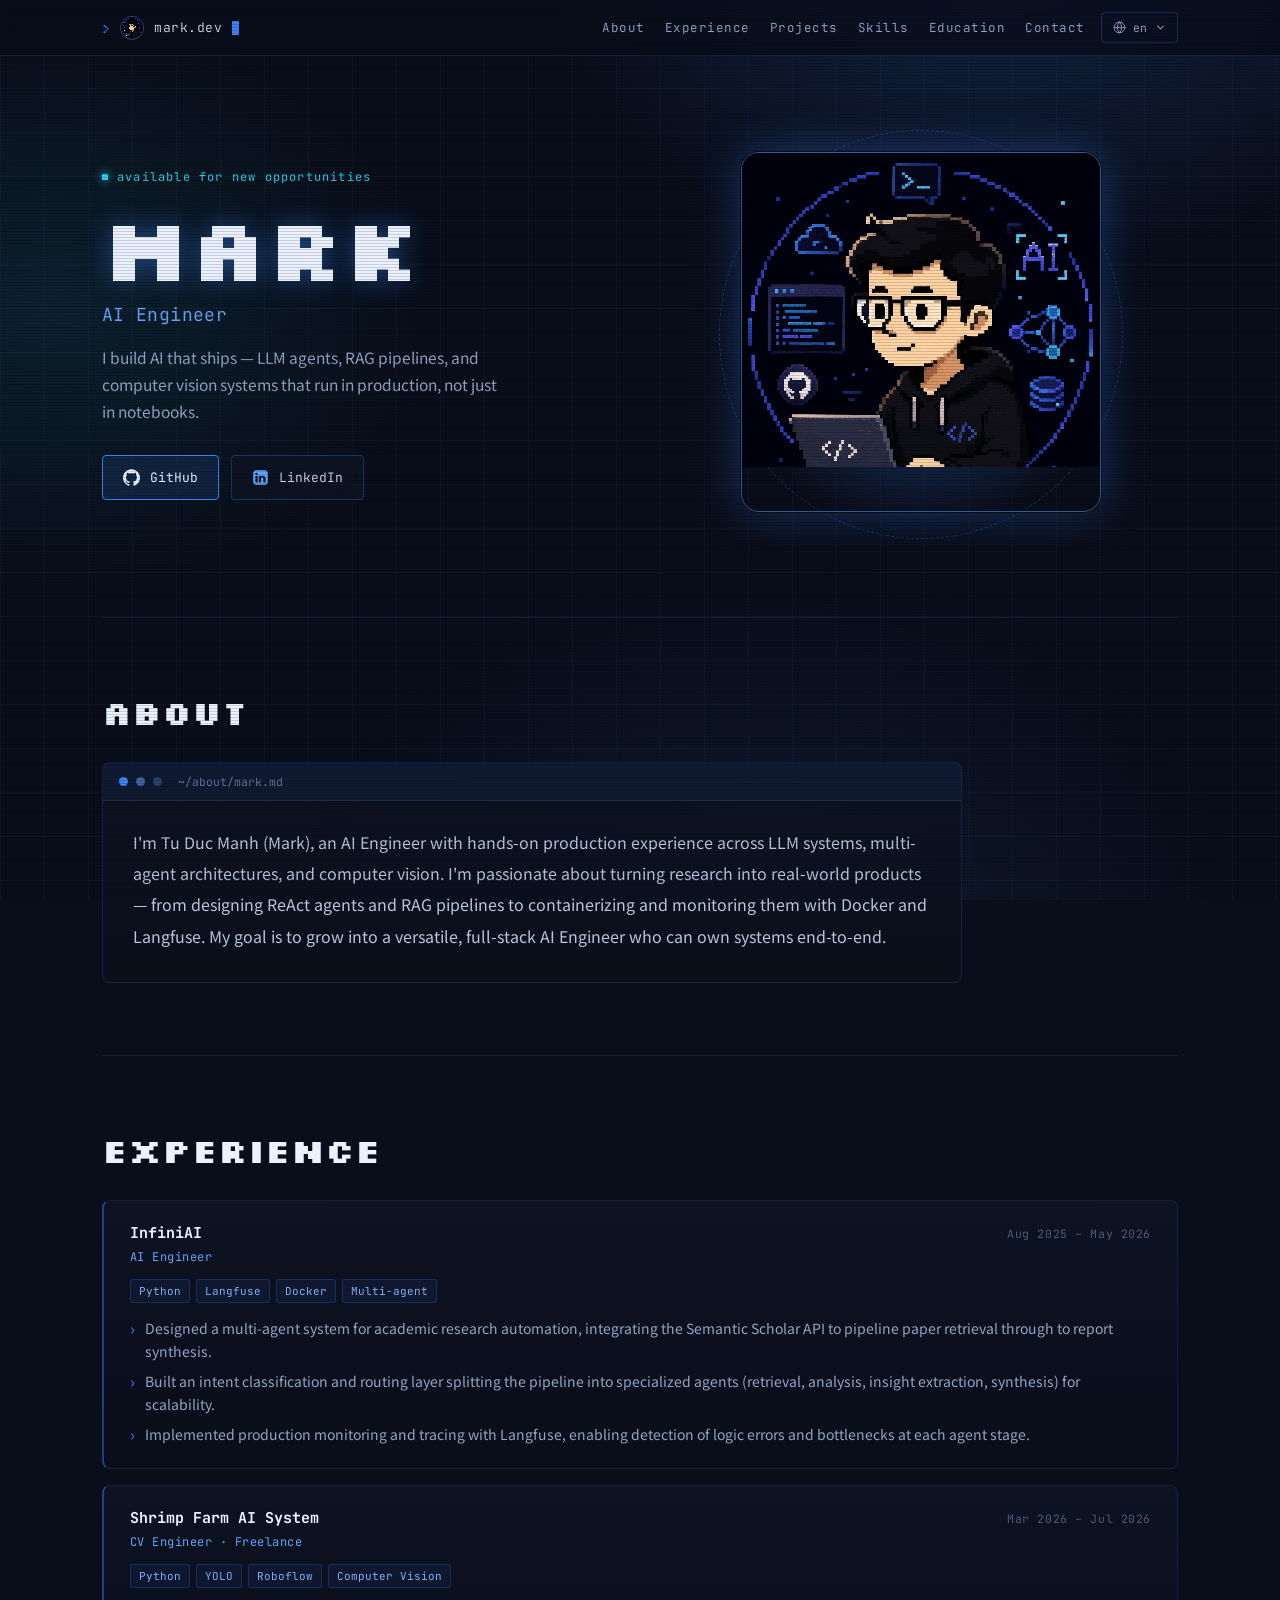
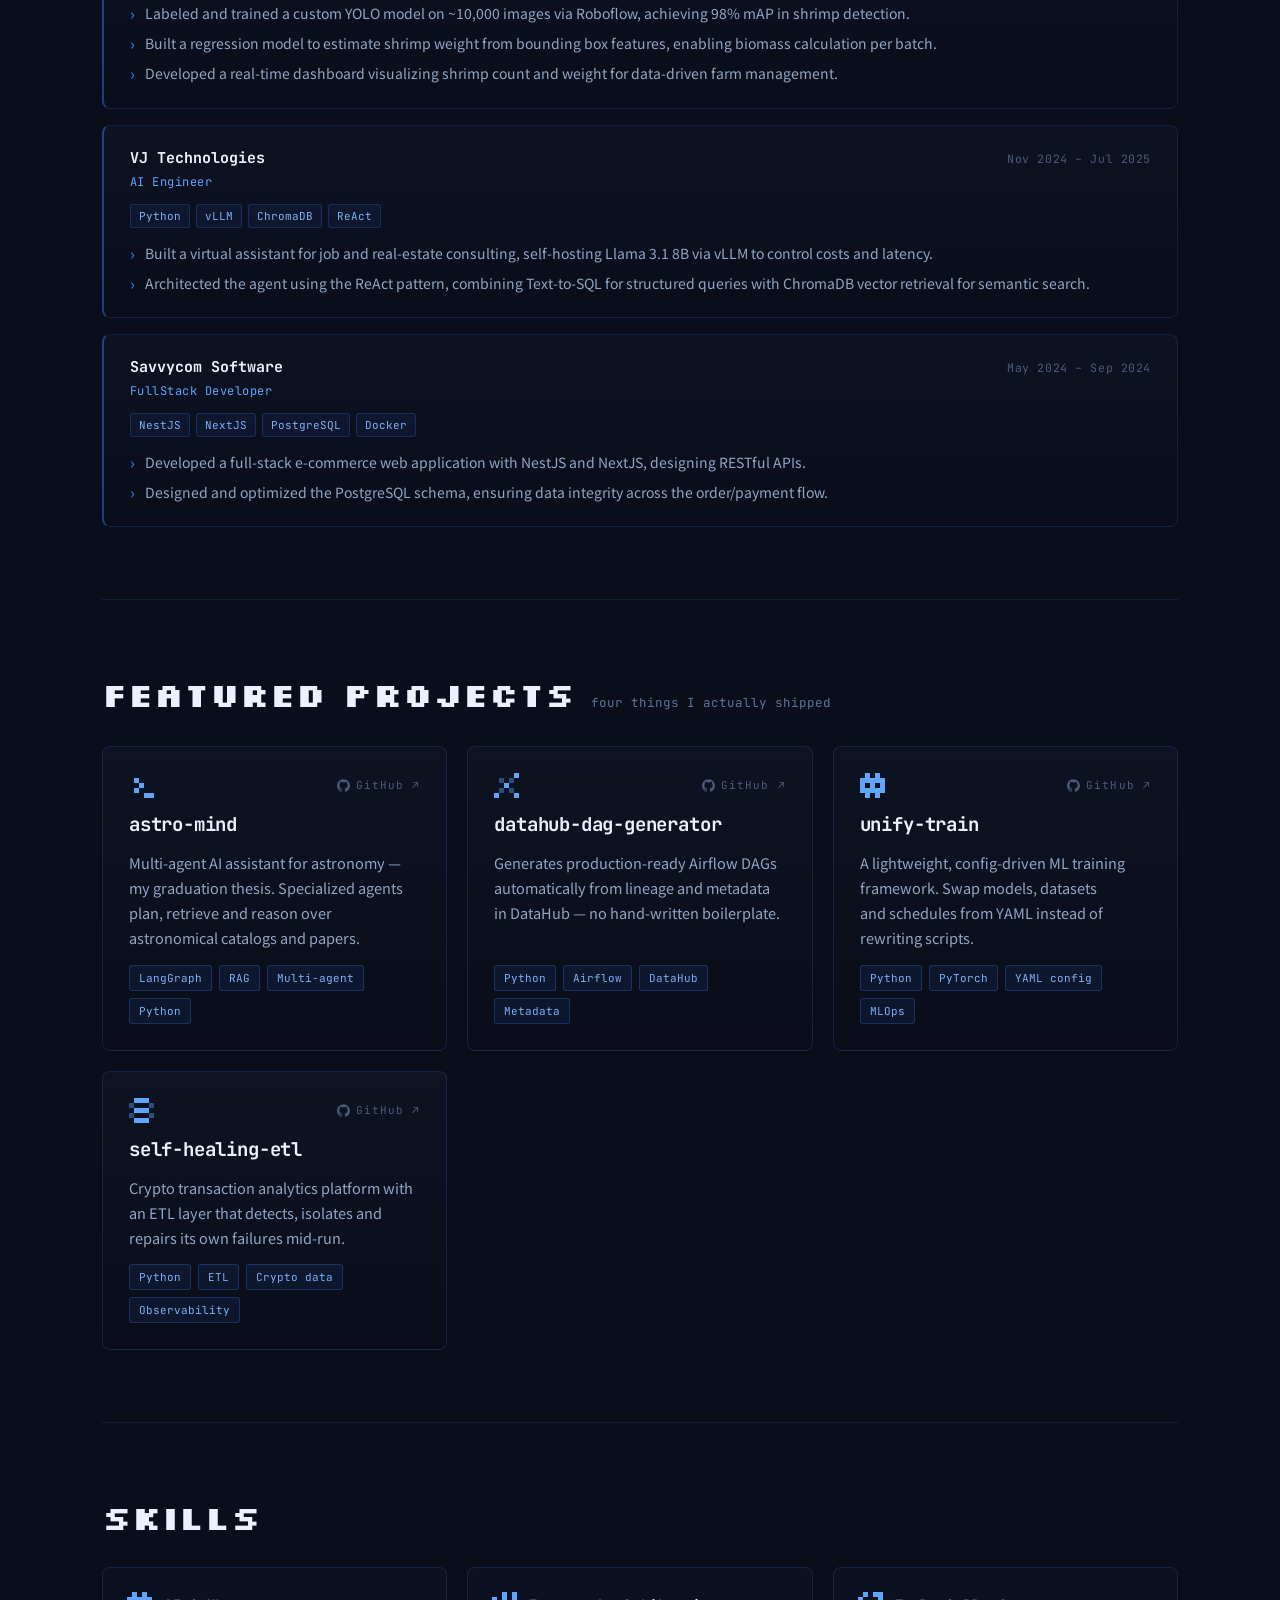
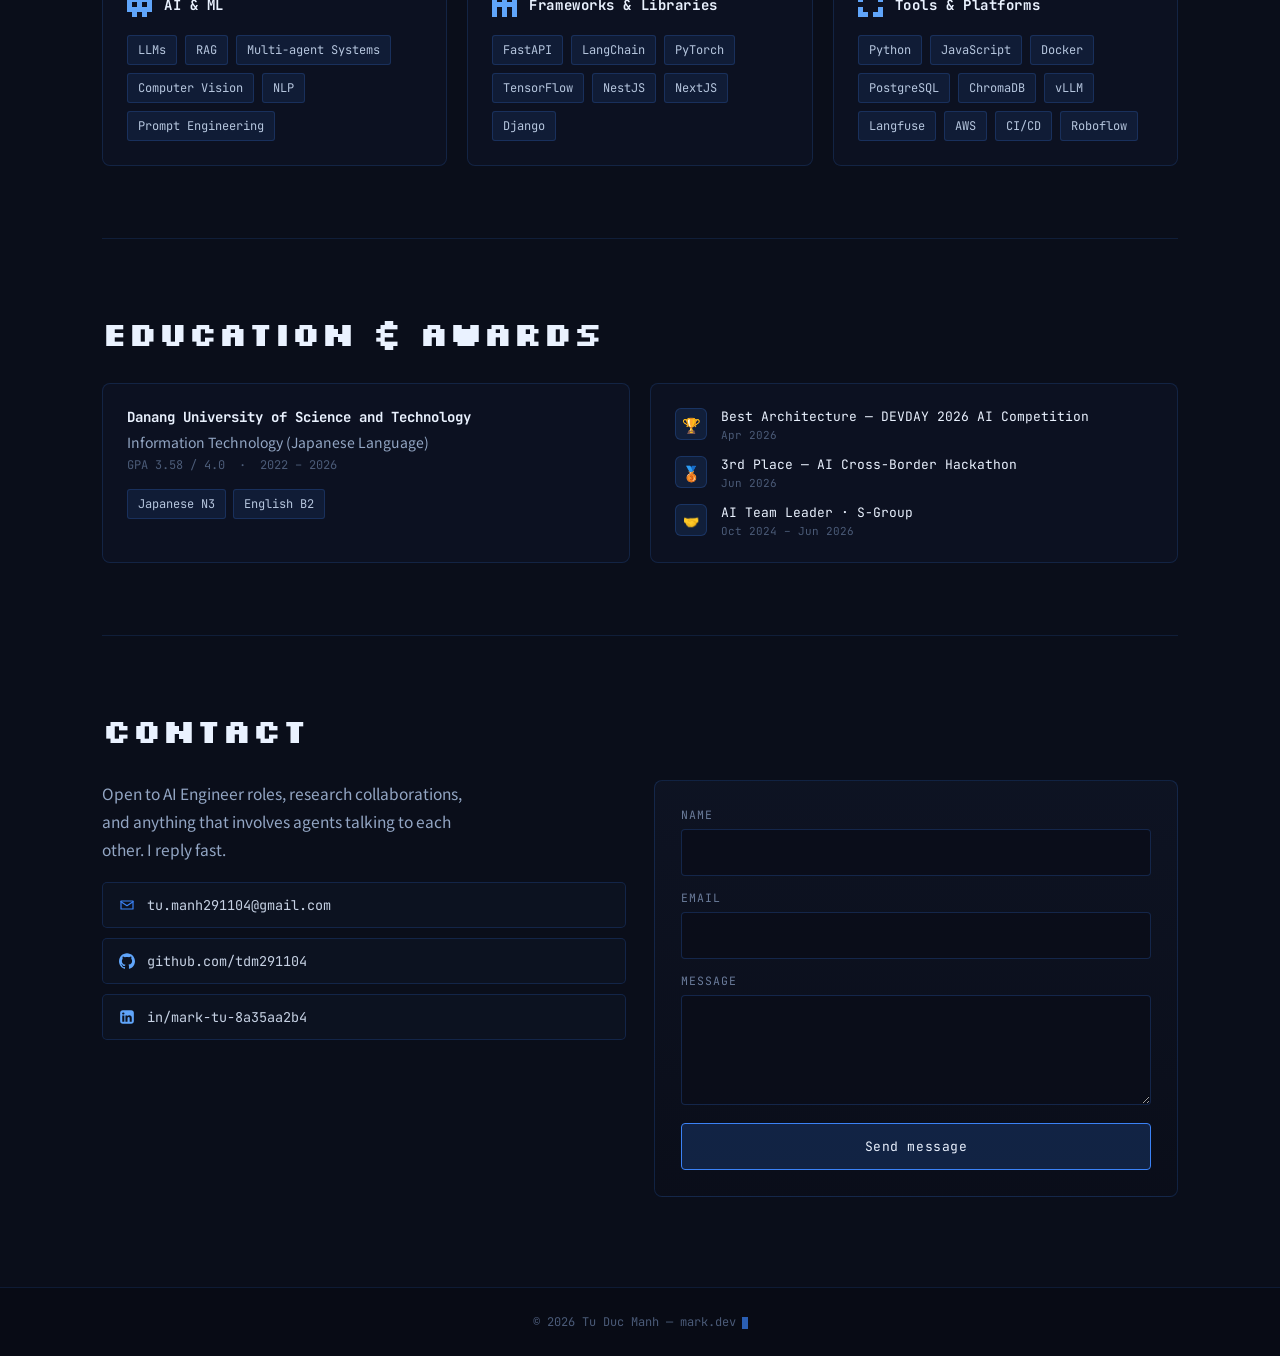
==== index.html @ e17acf8b "feat: personal portfolio" ====
<!DOCTYPE html>
<html lang="en">
<head>
  <meta charset="utf-8">
  <meta name="viewport" content="width=device-width, initial-scale=1">
  <title>mark.dev</title>
  <link rel="icon" type="image/svg+xml" href="data:image/svg+xml,<svg xmlns='http://www.w3.org/2000/svg' viewBox='0 0 32 32'><rect width='32' height='32' rx='6' fill='%230a0e1a'/><text x='16' y='22' text-anchor='middle' font-family='monospace' font-size='20' font-weight='bold' fill='%2360a5fa'>M</text></svg>">
  <link rel="preconnect" href="https://fonts.googleapis.com">
  <link rel="preconnect" href="https://fonts.gstatic.com" crossorigin>
  <link href="https://fonts.googleapis.com/css2?family=Silkscreen:wght@400;700&family=JetBrains+Mono:wght@400;500;700&family=Noto+Sans+JP:wght@400;500;700&display=swap" rel="stylesheet">
  <style>
    *, *::before, *::after { box-sizing: border-box; margin: 0; padding: 0; }
    html, body { background: #0a0e1a; }
    body { -webkit-font-smoothing: antialiased; color: #c7d2e4; font-family: 'Noto Sans JP', 'Helvetica Neue', Helvetica, sans-serif; overflow-x: hidden; }
    a { color: #60a5fa; text-decoration: none; }
    a:hover { color: #93c5fd; }
    ::selection { background: rgba(59,130,246,.35); color: #eaf2ff; }
    ::placeholder { color: #4b5b78; }

    @keyframes blink  { 0%, 49% { opacity: 1 } 50%, 100% { opacity: 0 } }
    @keyframes floaty { 0%, 100% { transform: translateY(0) } 50% { transform: translateY(-8px) } }
    @keyframes ring   { 0% { transform: rotate(0deg) } 100% { transform: rotate(360deg) } }

    /* Backgrounds */
    .bg-grid {
      position: fixed; inset: 0; pointer-events: none; z-index: 0;
      background-image: linear-gradient(rgba(59,130,246,.055) 1px, transparent 1px),
                        linear-gradient(90deg, rgba(59,130,246,.055) 1px, transparent 1px);
      background-size: 44px 44px;
    }
    .bg-glow {
      position: fixed; inset: 0; pointer-events: none; z-index: 0;
      background: radial-gradient(680px 480px at 78% -6%,  rgba(59,130,246,.20), transparent 70%),
                  radial-gradient(560px 420px at 4%  34%,  rgba(34,211,238,.10), transparent 70%),
                  radial-gradient(700px 600px at 60% 108%, rgba(59,130,246,.10), transparent 70%);
    }
    .bg-scanlines {
      position: fixed; inset: 0; pointer-events: none; z-index: 40; opacity: .5;
      background: repeating-linear-gradient(to bottom, rgba(0,0,0,.30) 0 1px, transparent 1px 3px);
    }

    /* ── Nav ── */
    nav {
      position: sticky; top: 0; z-index: 30;
      backdrop-filter: blur(10px);
      background: rgba(10,14,26,.78);
      border-bottom: 1px solid rgba(59,130,246,.16);
    }
    .nav-inner {
      max-width: 1120px; margin: 0 auto; padding: 12px 22px;
      display: flex; align-items: center; gap: 16px; flex-wrap: nowrap;
    }
    .nav-logo { display: flex; align-items: center; gap: 10px; color: #eaf2ff; flex-shrink: 0; }
    .nav-logo .prompt { font-family: 'Silkscreen', monospace; font-size: 13px; color: #3b82f6; }
    .nav-logo .handle { font-family: 'JetBrains Mono', monospace; font-size: 13px; letter-spacing: .04em; color: #c7d2e4; }
    .nav-avatar { width: 24px; height: 24px; border-radius: 50%; object-fit: cover; border: 1px solid rgba(96,165,250,.45); image-rendering: pixelated; flex-shrink: 0; }
    .nav-cursor { width: 7px; height: 14px; background: #3b82f6; animation: blink 1.1s steps(1) infinite; display: inline-block; }
    .nav-spacer { flex: 1; }
    .nav-links { display: flex; align-items: center; gap: 20px; flex-wrap: nowrap; font-family: 'JetBrains Mono', monospace; font-size: 12.5px; letter-spacing: .04em; }
    .nav-links a { color: #8ea3c4; transition: color .2s; white-space: nowrap; }
    .nav-links a:hover { color: #60a5fa; }
    .nav-links a.active { color: #60a5fa; }

    /* Hamburger */
    .hamburger {
      display: none; flex-direction: column; justify-content: center; gap: 5px;
      cursor: pointer; background: none;
      border: 1px solid rgba(59,130,246,.28); border-radius: 4px;
      padding: 8px 9px; flex-shrink: 0;
      transition: border-color .2s;
    }
    .hamburger:hover { border-color: rgba(59,130,246,.55); }
    .hamburger span { display: block; width: 18px; height: 1.5px; background: #8ea3c4; transition: transform .22s ease, opacity .22s ease; }
    .hamburger.open span:nth-child(1) { transform: translateY(6.5px) rotate(45deg); }
    .hamburger.open span:nth-child(2) { opacity: 0; }
    .hamburger.open span:nth-child(3) { transform: translateY(-6.5px) rotate(-45deg); }

    /* Lang switcher */
    .lang-switcher { position: relative; flex-shrink: 0; }
    .lang-trigger {
      display: flex; align-items: center; gap: 7px;
      border: 1px solid rgba(59,130,246,.28); border-radius: 4px;
      padding: 7px 11px; cursor: pointer;
      background: transparent; color: #8ea3c4;
      font-family: 'JetBrains Mono', monospace; font-size: 11.5px; letter-spacing: .06em;
      transition: border-color .2s, color .2s; white-space: nowrap;
    }
    .lang-trigger:hover { border-color: rgba(59,130,246,.55); color: #eaf2ff; }
    .lang-trigger > svg:last-child { transition: transform .2s; }
    .lang-switcher.open .lang-trigger { border-color: #3b82f6; color: #eaf2ff; }
    .lang-switcher.open .lang-trigger > svg:last-child { transform: rotate(180deg); }
    .lang-dropdown {
      position: absolute; top: calc(100% + 6px); right: 0;
      width: 100%;
      border: 1px solid rgba(59,130,246,.28); border-radius: 4px;
      background: rgba(10,14,26,.96); backdrop-filter: blur(12px);
      overflow: hidden;
      opacity: 0; transform: translateY(-6px); pointer-events: none;
      transition: opacity .18s ease, transform .18s ease;
      z-index: 50;
    }
    .lang-switcher.open .lang-dropdown { opacity: 1; transform: translateY(0); pointer-events: auto; }
    .lang-opt {
      display: flex; align-items: center; gap: 7px;
      padding: 7px 11px; cursor: pointer;
      font-family: 'JetBrains Mono', monospace; font-size: 11.5px; letter-spacing: .06em;
      color: #7f93b4; transition: background .15s, color .15s;
    }
    .lang-opt:hover { background: rgba(59,130,246,.12); color: #eaf2ff; }
    .lang-opt.active { color: #eaf2ff; }
    .lang-opt .dot { width: 5px; height: 5px; border-radius: 50%; background: transparent; flex-shrink: 0; transition: background .15s; }
    .lang-opt.active .dot { background: #3b82f6; box-shadow: 0 0 6px #3b82f6; }

    /* Mobile nav */
    @media (max-width: 800px) {
      .nav-links {
        display: none;
        position: absolute; top: 100%; left: 0; right: 0;
        flex-direction: column; gap: 0; align-items: stretch;
        background: rgba(8,11,20,.97); backdrop-filter: blur(12px);
        border-bottom: 1px solid rgba(59,130,246,.18);
        padding: 6px 0; z-index: 29;
      }
      .nav-links.open { display: flex; }
      .nav-links a { padding: 13px 22px; font-size: 14px; border-bottom: 1px solid rgba(59,130,246,.07); }
      .hamburger { display: flex; }
    }

    /* Main */
    main { position: relative; z-index: 1; max-width: 1120px; margin: 0 auto; padding: 0 22px 90px; }

    /* Scroll offset for sticky nav */
    .section { scroll-margin-top: 72px; }

    /* Hero */
    .hero { display: grid; grid-template-columns: repeat(auto-fit, minmax(300px, 1fr)); gap: 46px; align-items: center; padding: clamp(48px,8vw,96px) 0 clamp(56px,8vw,100px); }
    .status-badge { display: flex; align-items: center; gap: 9px; font-family: 'JetBrains Mono', monospace; font-size: 12px; color: #22d3ee; letter-spacing: .10em; margin-bottom: 20px; }
    .status-dot { width: 6px; height: 6px; background: #22d3ee; box-shadow: 0 0 10px #22d3ee; flex-shrink: 0; }
    h1.name { font-family: 'Silkscreen', monospace; font-weight: 700; font-size: clamp(46px,11vw,88px); line-height: .96; margin-bottom: 14px; color: #eaf2ff; text-shadow: 0 0 26px rgba(59,130,246,.45); }
    .role { font-family: 'JetBrains Mono', monospace; font-size: clamp(14px,2.1vw,18px); color: #60a5fa; margin-bottom: 18px; letter-spacing: .02em; }
    .tagline { max-width: 46ch; font-size: 15.5px; line-height: 1.75; color: #93a6c4; margin-bottom: 30px; text-wrap: pretty; }
    .hero-btns { display: flex; flex-wrap: wrap; gap: 12px; }

    .cta-primary {
      display: inline-flex; align-items: center; gap: 10px;
      padding: 13px 20px; border: 1px solid #3b82f6;
      background: rgba(59,130,246,.14); color: #eaf2ff;
      font-family: 'JetBrains Mono', monospace; font-size: 13px; border-radius: 4px;
      transition: box-shadow .25s, transform .25s, background .25s;
    }
    .cta-primary:hover { box-shadow: 0 0 24px rgba(59,130,246,.5); background: rgba(59,130,246,.26); transform: translateY(-2px); color: #eaf2ff; }
    .cta-secondary {
      display: inline-flex; align-items: center; gap: 10px;
      padding: 13px 20px; border: 1px solid rgba(59,130,246,.3);
      background: rgba(14,20,36,.7); color: #c7d2e4;
      font-family: 'JetBrains Mono', monospace; font-size: 13px; border-radius: 4px;
      transition: box-shadow .25s, transform .25s, border-color .25s;
    }
    .cta-secondary:hover { box-shadow: 0 0 20px rgba(59,130,246,.32); border-color: #3b82f6; transform: translateY(-2px); color: #c7d2e4; }

    /* Avatar */
    .avatar-wrap { display: flex; justify-content: center; }
    .avatar-float { position: relative; width: min(360px,82vw); aspect-ratio: 1; animation: floaty 7s ease-in-out infinite; }
    .avatar-ring  { position: absolute; inset: -22px; border: 1px dashed rgba(59,130,246,.30); border-radius: 50%; animation: ring 46s linear infinite; }
    .avatar-glow  { position: absolute; inset: -6px; border-radius: 22px; background: radial-gradient(circle at 50% 50%, rgba(59,130,246,.55), rgba(59,130,246,0) 72%); filter: blur(14px); }
    .avatar-img   { position: relative; width: 100%; height: 100%; object-fit: cover; border-radius: 18px; border: 1px solid rgba(96,165,250,.5); image-rendering: pixelated; box-shadow: 0 0 0 1px rgba(10,14,26,.9), 0 0 44px rgba(59,130,246,.35); }

    /* Sections */
    .section { padding: clamp(40px,6vw,72px) 0; border-top: 1px solid rgba(59,130,246,.14); }
    .section h2 { font-family: 'Silkscreen', monospace; font-size: clamp(24px,4vw,34px); color: #eaf2ff; margin-bottom: 28px; }

    /* About */
    .terminal-card { border: 1px solid rgba(59,130,246,.18); border-radius: 8px; background: linear-gradient(180deg, rgba(14,20,36,.86), rgba(10,14,26,.86)); overflow: hidden; max-width: 860px; }
    .terminal-bar  { display: flex; align-items: center; gap: 8px; padding: 11px 16px; border-bottom: 1px solid rgba(59,130,246,.16); background: rgba(59,130,246,.07); }
    .terminal-dot  { width: 9px; height: 9px; border-radius: 50%; }
    .terminal-dot-1 { background: #3b82f6; }
    .terminal-dot-2 { background: rgba(96,165,250,.55); }
    .terminal-dot-3 { background: rgba(96,165,250,.28); }
    .terminal-path { margin-left: 8px; font-family: 'JetBrains Mono', monospace; font-size: 11.5px; color: #5f739a; }
    .terminal-body { margin: 0; padding: 26px clamp(18px,3vw,30px) 30px; font-size: 16px; line-height: 1.95; color: #b6c6de; text-wrap: pretty; }

    /* Experience */
    .exp-list { display: flex; flex-direction: column; gap: 16px; }
    .exp-card {
      padding: 22px 26px; border: 1px solid rgba(59,130,246,.16); border-radius: 8px;
      background: linear-gradient(180deg, rgba(14,20,36,.88), rgba(10,14,26,.88));
      border-left: 2px solid rgba(59,130,246,.45);
      transition: border-left-color .25s, box-shadow .25s;
    }
    .exp-card:hover { border-left-color: #3b82f6; box-shadow: 0 0 28px rgba(59,130,246,.12); }
    .exp-header  { display: flex; flex-wrap: wrap; align-items: baseline; justify-content: space-between; gap: 10px; margin-bottom: 6px; }
    .exp-company { font-family: 'JetBrains Mono', monospace; font-weight: 700; font-size: 15px; color: #eaf2ff; }
    .exp-period  { font-family: 'JetBrains Mono', monospace; font-size: 11.5px; color: #4b5b78; letter-spacing: .05em; }
    .exp-role    { font-family: 'JetBrains Mono', monospace; font-size: 12px; color: #60a5fa; letter-spacing: .04em; margin-bottom: 14px; }
    .exp-tags    { display: flex; flex-wrap: wrap; gap: 6px; margin-bottom: 14px; }
    .exp-tag     { font-family: 'JetBrains Mono', monospace; font-size: 11px; padding: 4px 8px; border: 1px solid rgba(59,130,246,.22); border-radius: 3px; color: #7fb0f5; background: rgba(59,130,246,.07); }
    .exp-bullets { display: flex; flex-direction: column; gap: 7px; list-style: none; }
    .exp-bullets li { display: flex; gap: 10px; font-size: 14px; line-height: 1.65; color: #93a6c4; }
    .exp-bullets li::before { content: '›'; color: #3b82f6; font-size: 16px; flex-shrink: 0; line-height: 1.4; }

    /* Projects */
    .projects-header { display: flex; flex-wrap: wrap; align-items: baseline; gap: 16px; margin-bottom: 30px; }
    .projects-header h2 { margin-bottom: 0; }
    .projects-note { font-family: 'JetBrains Mono', monospace; font-size: 12.5px; color: #5f739a; }
    .projects-grid { display: grid; grid-template-columns: repeat(auto-fit, minmax(290px, 1fr)); gap: 20px; }
    .project-card {
      display: flex; flex-direction: column; gap: 14px;
      padding: 26px; border: 1px solid rgba(59,130,246,.18); border-radius: 8px;
      background: linear-gradient(180deg, rgba(14,20,36,.9), rgba(10,14,26,.9));
      color: #c7d2e4; transition: transform .28s, box-shadow .28s, border-color .28s;
    }
    .project-card:hover { transform: translateY(-5px); border-color: rgba(96,165,250,.65); box-shadow: 0 14px 40px rgba(3,7,18,.7), 0 0 26px rgba(59,130,246,.28); color: #c7d2e4; }
    .project-card-header { display: flex; align-items: center; justify-content: space-between; gap: 12px; }
    .project-gh-link { display: inline-flex; align-items: center; gap: 6px; font-family: 'JetBrains Mono', monospace; font-size: 11px; color: #4b5b78; letter-spacing: .1em; }
    .project-card h3 { font-family: 'JetBrains Mono', monospace; font-weight: 700; font-size: 19px; color: #eaf2ff; letter-spacing: -.01em; }
    .project-desc { font-size: 14.5px; line-height: 1.72; color: #93a6c4; flex: 1; text-wrap: pretty; }
    .tags { display: flex; flex-wrap: wrap; gap: 7px; }
    .tag { font-family: 'JetBrains Mono', monospace; font-size: 11px; padding: 5px 9px; border: 1px solid rgba(59,130,246,.26); border-radius: 3px; color: #7fb0f5; background: rgba(59,130,246,.08); }

    /* Pixel-art icon */
    .pico { position: relative; width: 25px; height: 25px; display: inline-block; flex-shrink: 0; }
    .pico span { position: absolute; width: 5px; height: 5px; }

    /* Skills */
    .skills-grid { display: grid; grid-template-columns: repeat(auto-fit, minmax(270px, 1fr)); gap: 20px; }
    .skill-card { padding: 24px; border: 1px solid rgba(59,130,246,.16); border-radius: 8px; background: rgba(14,20,36,.72); }
    .skill-card-header { display: flex; align-items: center; gap: 12px; margin-bottom: 18px; }
    .skill-card h3 { font-family: 'JetBrains Mono', monospace; font-size: 14px; color: #eaf2ff; letter-spacing: .04em; }
    .skill-tags { display: flex; flex-wrap: wrap; gap: 8px; }
    .skill-tag { font-family: 'JetBrains Mono', monospace; font-size: 12px; padding: 6px 10px; border-radius: 3px; color: #b6c6de; background: rgba(59,130,246,.10); border: 1px solid rgba(59,130,246,.20); }

    /* Education & Awards */
    .edu-grid { display: grid; grid-template-columns: repeat(auto-fit, minmax(280px, 1fr)); gap: 20px; }
    .edu-card { padding: 24px; border: 1px solid rgba(59,130,246,.16); border-radius: 8px; background: rgba(14,20,36,.72); }
    .edu-school { font-family: 'JetBrains Mono', monospace; font-weight: 700; font-size: 14px; color: #eaf2ff; margin-bottom: 6px; }
    .edu-degree { font-size: 14px; color: #93a6c4; margin-bottom: 5px; }
    .edu-meta   { font-family: 'JetBrains Mono', monospace; font-size: 12px; color: #4b5b78; }
    .edu-lang-tags { margin-top: 16px; display: flex; flex-wrap: wrap; gap: 7px; }
    .award-list { display: flex; flex-direction: column; gap: 14px; }
    .award-item { display: flex; gap: 14px; align-items: flex-start; }
    .award-icon { width: 32px; height: 32px; border-radius: 6px; background: rgba(59,130,246,.12); border: 1px solid rgba(59,130,246,.22); display: flex; align-items: center; justify-content: center; flex-shrink: 0; font-size: 15px; }
    .award-name { font-family: 'JetBrains Mono', monospace; font-size: 13px; color: #eaf2ff; margin-bottom: 3px; }
    .award-date { font-family: 'JetBrains Mono', monospace; font-size: 11px; color: #4b5b78; }

    /* Contact */
    .contact-grid { display: grid; grid-template-columns: repeat(auto-fit, minmax(300px, 1fr)); gap: 28px; align-items: start; }
    .contact-info  { display: flex; flex-direction: column; gap: 18px; }
    .contact-note  { max-width: 42ch; font-size: 15.5px; line-height: 1.8; color: #93a6c4; text-wrap: pretty; }
    .contact-links { display: flex; flex-direction: column; gap: 10px; font-family: 'JetBrains Mono', monospace; font-size: 13.5px; }
    .contact-link {
      display: flex; gap: 12px; align-items: center;
      padding: 13px 16px; border: 1px solid rgba(59,130,246,.18); border-radius: 5px;
      background: rgba(14,20,36,.7); color: #c7d2e4;
      transition: border-color .25s, box-shadow .25s, color .25s;
    }
    .contact-link:hover { border-color: #60a5fa; box-shadow: 0 0 18px rgba(59,130,246,.28); color: #eaf2ff; }
    .contact-link svg { flex-shrink: 0; }
    .contact-form {
      display: flex; flex-direction: column; gap: 14px;
      padding: 26px; border: 1px solid rgba(59,130,246,.18); border-radius: 8px;
      background: linear-gradient(180deg, rgba(14,20,36,.9), rgba(10,14,26,.9));
    }
    .form-label { display: flex; flex-direction: column; gap: 7px; font-family: 'JetBrains Mono', monospace; font-size: 11.5px; color: #6b7c9b; letter-spacing: .08em; }
    .form-input {
      font-family: 'Noto Sans JP', sans-serif; font-size: 14.5px;
      padding: 12px 14px; border-radius: 4px;
      border: 1px solid rgba(59,130,246,.22); background: rgba(10,14,26,.9);
      color: #eaf2ff; outline: none;
      transition: border-color .2s, box-shadow .2s;
    }
    .form-input:focus { border-color: #60a5fa; box-shadow: 0 0 0 3px rgba(59,130,246,.16); }
    .form-textarea { resize: vertical; }
    .submit-btn {
      margin-top: 4px; cursor: pointer;
      padding: 14px 18px; border-radius: 4px;
      border: 1px solid #3b82f6; background: rgba(59,130,246,.18);
      color: #eaf2ff; font-family: 'JetBrains Mono', monospace; font-size: 13px; letter-spacing: .04em;
      transition: box-shadow .25s, background .25s;
    }
    .submit-btn:hover { background: rgba(59,130,246,.32); box-shadow: 0 0 24px rgba(59,130,246,.45); }
    .form-sent { font-family: 'JetBrains Mono', monospace; font-size: 12.5px; color: #22d3ee; display: none; }
    .form-sent.visible { display: block; }
    .form-error { font-family: 'JetBrains Mono', monospace; font-size: 11.5px; color: rgba(239,68,68,.8); display: none; margin-top: -6px; }
    .form-error.visible { display: block; }

    /* Footer */
    footer { position: relative; z-index: 1; border-top: 1px solid rgba(59,130,246,.14); background: rgba(8,11,20,.7); }
    .footer-inner {
      max-width: 1120px; margin: 0 auto; padding: 26px 22px;
      display: flex; justify-content: center; align-items: center;
      font-family: 'JetBrains Mono', monospace; font-size: 12px; color: #4b5b78;
    }
    .footer-cursor { width: 6px; height: 12px; background: rgba(59,130,246,.7); animation: blink 1.2s steps(1) infinite; display: inline-block; vertical-align: middle; margin-left: 6px; }

    /* Reveal */
    [data-reveal] { transition: opacity .75s ease, transform .75s cubic-bezier(.2,.7,.3,1); }
    [data-reveal].hidden { opacity: 0; transform: translateY(22px); }

    @media (prefers-reduced-motion: reduce) {
      [data-reveal] { transition: none; }
      .avatar-float, .avatar-ring, .nav-cursor, .footer-cursor { animation: none; }
    }
  </style>
</head>
<body>
  <div class="bg-grid"></div>
  <div class="bg-glow"></div>
  <div class="bg-scanlines"></div>

  <nav>
    <div class="nav-inner">
      <a href="#top" class="nav-logo">
        <span class="prompt">&gt;</span>
        <img src="assets/avatar_pixel.png" alt="" class="nav-avatar" aria-hidden="true">
        <span class="handle">mark.dev</span>
        <span class="nav-cursor"></span>
      </a>
      <div class="nav-spacer"></div>
      <div class="nav-links" id="nav-links">
        <a href="#about"      data-t="navAbout"></a>
        <a href="#experience" data-t="navExp"></a>
        <a href="#projects"   data-t="navProjects"></a>
        <a href="#skills"     data-t="navSkills"></a>
        <a href="#education"  data-t="navEdu"></a>
        <a href="#contact"    data-t="navContact"></a>
      </div>
      <button type="button" class="hamburger" id="hamburger" aria-label="Menu" aria-expanded="false">
        <span></span><span></span><span></span>
      </button>
      <div class="lang-switcher" id="lang-switcher">
        <button type="button" class="lang-trigger" id="lang-trigger" aria-haspopup="listbox" aria-expanded="false">
          <svg viewBox="0 0 24 24" width="13" height="13" fill="none" stroke="currentColor" stroke-width="1.8" stroke-linecap="round" stroke-linejoin="round" aria-hidden="true"><circle cx="12" cy="12" r="10"/><path d="M2 12h20M12 2a15.3 15.3 0 0 1 4 10 15.3 15.3 0 0 1-4 10 15.3 15.3 0 0 1-4-10 15.3 15.3 0 0 1 4-10z"/></svg>
          <span id="lang-label">en</span>
          <svg viewBox="0 0 24 24" width="11" height="11" fill="none" stroke="currentColor" stroke-width="2.2" stroke-linecap="round" stroke-linejoin="round" aria-hidden="true"><path d="M6 9l6 6 6-6"/></svg>
        </button>
        <div class="lang-dropdown" role="listbox">
          <div class="lang-opt active" data-lang="en" role="option"><span class="dot"></span>en</div>
          <div class="lang-opt"        data-lang="vi" role="option"><span class="dot"></span>vi</div>
          <div class="lang-opt"        data-lang="jp" role="option"><span class="dot"></span>jp</div>
        </div>
      </div>
    </div>
  </nav>

  <main id="top">

    <section class="hero" data-reveal>
      <div>
        <div class="status-badge"><span class="status-dot"></span><span data-t="status"></span></div>
        <h1 class="name">Mark</h1>
        <p class="role"    data-t="role"></p>
        <p class="tagline" data-t="tagline"></p>
        <div class="hero-btns">
          <a href="https://github.com/tdm291104" target="_blank" rel="noopener" class="cta-primary">
            <svg viewBox="0 0 24 24" width="17" height="17" aria-hidden="true" style="display:block;fill:currentColor"><path d="M12 .297c-6.63 0-12 5.373-12 12 0 5.303 3.438 9.8 8.205 11.385.6.113.82-.258.82-.577 0-.285-.01-1.04-.015-2.04-3.338.724-4.042-1.61-4.042-1.61C4.422 18.07 3.633 17.7 3.633 17.7c-1.087-.744.084-.729.084-.729 1.205.084 1.838 1.236 1.838 1.236 1.07 1.835 2.809 1.305 3.495.998.108-.776.417-1.305.76-1.605-2.665-.3-5.466-1.332-5.466-5.93 0-1.31.465-2.38 1.235-3.22-.135-.303-.54-1.523.105-3.176 0 0 1.005-.322 3.3 1.23.96-.267 1.98-.399 3-.405 1.02.006 2.04.138 3 .405 2.28-1.552 3.285-1.23 3.285-1.23.645 1.653.24 2.873.12 3.176.765.84 1.23 1.91 1.23 3.22 0 4.61-2.805 5.625-5.475 5.92.42.36.81 1.096.81 2.22 0 1.606-.015 2.896-.015 3.286 0 .315.21.69.825.57C20.565 22.092 24 17.592 24 12.297c0-6.627-5.373-12-12-12"/></svg>
            GitHub
          </a>
          <a href="https://www.linkedin.com/in/mark-tu-8a35aa2b4" target="_blank" rel="noopener" class="cta-secondary">
            <svg viewBox="0 0 1792 1792" width="17" height="17" aria-hidden="true" style="display:block;fill:#60a5fa"><path d="M365 1414h231v-694h-231v694zm246-908q-1-52-36-86t-93-34-94.5 34-36.5 86q0 51 35.5 85.5t92.5 34.5h1q59 0 95-34.5t36-85.5zm585 908h231v-398q0-154-73-233t-193-79q-136 0-209 117h2v-101h-231q3 66 0 694h231v-388q0-38 7-56 15-35 45-59.5t74-24.5q116 0 116 157v371zm468-998v960q0 119-84.5 203.5t-203.5 84.5h-960q-119 0-203.5-84.5t-84.5-203.5v-960q0-119 84.5-203.5t203.5-84.5h960q119 0 203.5 84.5t84.5 203.5z"/></svg>
            LinkedIn
          </a>
        </div>
      </div>
      <div class="avatar-wrap">
        <div class="avatar-float">
          <div class="avatar-ring"></div>
          <div class="avatar-glow"></div>
          <img src="assets/avatar_pixel.png" alt="Mark, pixel art avatar" class="avatar-img">
        </div>
      </div>
    </section>

    <section id="about" class="section" data-reveal>
      <h2 data-t="aboutTitle"></h2>
      <div class="terminal-card">
        <div class="terminal-bar">
          <span class="terminal-dot terminal-dot-1"></span>
          <span class="terminal-dot terminal-dot-2"></span>
          <span class="terminal-dot terminal-dot-3"></span>
          <span class="terminal-path">~/about/mark.md</span>
        </div>
        <p class="terminal-body" data-t="aboutBody"></p>
      </div>
    </section>

    <section id="experience" class="section" data-reveal>
      <h2 data-t="expTitle"></h2>
      <div class="exp-list">

        <div class="exp-card">
          <div class="exp-header">
            <span class="exp-company">InfiniAI</span>
            <span class="exp-period">Aug 2025 – May 2026</span>
          </div>
          <div class="exp-role" data-t="exp1Role"></div>
          <div class="exp-tags">
            <span class="exp-tag">Python</span><span class="exp-tag">Langfuse</span>
            <span class="exp-tag">Docker</span><span class="exp-tag">Multi-agent</span>
          </div>
          <ul class="exp-bullets">
            <li data-t="exp1b1"></li>
            <li data-t="exp1b2"></li>
            <li data-t="exp1b3"></li>
          </ul>
        </div>

        <div class="exp-card">
          <div class="exp-header">
            <span class="exp-company">Shrimp Farm AI System</span>
            <span class="exp-period">Mar 2026 – Jul 2026</span>
          </div>
          <div class="exp-role" data-t="exp2Role"></div>
          <div class="exp-tags">
            <span class="exp-tag">Python</span><span class="exp-tag">YOLO</span>
            <span class="exp-tag">Roboflow</span><span class="exp-tag">Computer Vision</span>
          </div>
          <ul class="exp-bullets">
            <li data-t="exp2b1"></li>
            <li data-t="exp2b2"></li>
            <li data-t="exp2b3"></li>
          </ul>
        </div>

        <div class="exp-card">
          <div class="exp-header">
            <span class="exp-company">VJ Technologies</span>
            <span class="exp-period">Nov 2024 – Jul 2025</span>
          </div>
          <div class="exp-role" data-t="exp3Role"></div>
          <div class="exp-tags">
            <span class="exp-tag">Python</span><span class="exp-tag">vLLM</span>
            <span class="exp-tag">ChromaDB</span><span class="exp-tag">ReAct</span>
          </div>
          <ul class="exp-bullets">
            <li data-t="exp3b1"></li>
            <li data-t="exp3b2"></li>
          </ul>
        </div>

        <div class="exp-card">
          <div class="exp-header">
            <span class="exp-company">Savvycom Software</span>
            <span class="exp-period">May 2024 – Sep 2024</span>
          </div>
          <div class="exp-role" data-t="exp4Role"></div>
          <div class="exp-tags">
            <span class="exp-tag">NestJS</span><span class="exp-tag">NextJS</span>
            <span class="exp-tag">PostgreSQL</span><span class="exp-tag">Docker</span>
          </div>
          <ul class="exp-bullets">
            <li data-t="exp4b1"></li>
            <li data-t="exp4b2"></li>
          </ul>
        </div>

      </div>
    </section>

    <section id="projects" class="section" data-reveal>
      <div class="projects-header">
        <h2 data-t="projectsTitle"></h2>
        <span class="projects-note" data-t="projectsNote"></span>
      </div>
      <div class="projects-grid">

        <a href="https://github.com/tdm291104/astro-mind" target="_blank" rel="noopener" class="project-card">
          <div class="project-card-header">
            <span class="pico"><span id="ico-term"></span></span>
            <span class="project-gh-link">
              <svg viewBox="0 0 24 24" width="13" height="13" aria-hidden="true" style="display:block;fill:currentColor"><path d="M12 .297c-6.63 0-12 5.373-12 12 0 5.303 3.438 9.8 8.205 11.385.6.113.82-.258.82-.577 0-.285-.01-1.04-.015-2.04-3.338.724-4.042-1.61-4.042-1.61C4.422 18.07 3.633 17.7 3.633 17.7c-1.087-.744.084-.729.084-.729 1.205.084 1.838 1.236 1.838 1.236 1.07 1.835 2.809 1.305 3.495.998.108-.776.417-1.305.76-1.605-2.665-.3-5.466-1.332-5.466-5.93 0-1.31.465-2.38 1.235-3.22-.135-.303-.54-1.523.105-3.176 0 0 1.005-.322 3.3 1.23.96-.267 1.98-.399 3-.405 1.02.006 2.04.138 3 .405 2.28-1.552 3.285-1.23 3.285-1.23.645 1.653.24 2.873.12 3.176.765.84 1.23 1.91 1.23 3.22 0 4.61-2.805 5.625-5.475 5.92.42.36.81 1.096.81 2.22 0 1.606-.015 2.896-.015 3.286 0 .315.21.69.825.57C20.565 22.092 24 17.592 24 12.297c0-6.627-5.373-12-12-12"/></svg>
              GitHub ↗
            </span>
          </div>
          <h3>astro-mind</h3>
          <p class="project-desc" data-t="p1"></p>
          <div class="tags">
            <span class="tag">LangGraph</span><span class="tag">RAG</span>
            <span class="tag">Multi-agent</span><span class="tag">Python</span>
          </div>
        </a>

        <a href="https://github.com/tdm291104/datahub-dag-generator" target="_blank" rel="noopener" class="project-card">
          <div class="project-card-header">
            <span class="pico"><span id="ico-net"></span></span>
            <span class="project-gh-link">
              <svg viewBox="0 0 24 24" width="13" height="13" aria-hidden="true" style="display:block;fill:currentColor"><path d="M12 .297c-6.63 0-12 5.373-12 12 0 5.303 3.438 9.8 8.205 11.385.6.113.82-.258.82-.577 0-.285-.01-1.04-.015-2.04-3.338.724-4.042-1.61-4.042-1.61C4.422 18.07 3.633 17.7 3.633 17.7c-1.087-.744.084-.729.084-.729 1.205.084 1.838 1.236 1.838 1.236 1.07 1.835 2.809 1.305 3.495.998.108-.776.417-1.305.76-1.605-2.665-.3-5.466-1.332-5.466-5.93 0-1.31.465-2.38 1.235-3.22-.135-.303-.54-1.523.105-3.176 0 0 1.005-.322 3.3 1.23.96-.267 1.98-.399 3-.405 1.02.006 2.04.138 3 .405 2.28-1.552 3.285-1.23 3.285-1.23.645 1.653.24 2.873.12 3.176.765.84 1.23 1.91 1.23 3.22 0 4.61-2.805 5.625-5.475 5.92.42.36.81 1.096.81 2.22 0 1.606-.015 2.896-.015 3.286 0 .315.21.69.825.57C20.565 22.092 24 17.592 24 12.297c0-6.627-5.373-12-12-12"/></svg>
              GitHub ↗
            </span>
          </div>
          <h3>datahub-dag-generator</h3>
          <p class="project-desc" data-t="p2"></p>
          <div class="tags">
            <span class="tag">Python</span><span class="tag">Airflow</span>
            <span class="tag">DataHub</span><span class="tag">Metadata</span>
          </div>
        </a>

        <a href="https://github.com/tdm291104/unify-train" target="_blank" rel="noopener" class="project-card">
          <div class="project-card-header">
            <span class="pico"><span id="ico-chip"></span></span>
            <span class="project-gh-link">
              <svg viewBox="0 0 24 24" width="13" height="13" aria-hidden="true" style="display:block;fill:currentColor"><path d="M12 .297c-6.63 0-12 5.373-12 12 0 5.303 3.438 9.8 8.205 11.385.6.113.82-.258.82-.577 0-.285-.01-1.04-.015-2.04-3.338.724-4.042-1.61-4.042-1.61C4.422 18.07 3.633 17.7 3.633 17.7c-1.087-.744.084-.729.084-.729 1.205.084 1.838 1.236 1.838 1.236 1.07 1.835 2.809 1.305 3.495.998.108-.776.417-1.305.76-1.605-2.665-.3-5.466-1.332-5.466-5.93 0-1.31.465-2.38 1.235-3.22-.135-.303-.54-1.523.105-3.176 0 0 1.005-.322 3.3 1.23.96-.267 1.98-.399 3-.405 1.02.006 2.04.138 3 .405 2.28-1.552 3.285-1.23 3.285-1.23.645 1.653.24 2.873.12 3.176.765.84 1.23 1.91 1.23 3.22 0 4.61-2.805 5.625-5.475 5.92.42.36.81 1.096.81 2.22 0 1.606-.015 2.896-.015 3.286 0 .315.21.69.825.57C20.565 22.092 24 17.592 24 12.297c0-6.627-5.373-12-12-12"/></svg>
              GitHub ↗
            </span>
          </div>
          <h3>unify-train</h3>
          <p class="project-desc" data-t="p3"></p>
          <div class="tags">
            <span class="tag">Python</span><span class="tag">PyTorch</span>
            <span class="tag">YAML config</span><span class="tag">MLOps</span>
          </div>
        </a>

        <a href="https://github.com/tdm291104/self-healing-etl" target="_blank" rel="noopener" class="project-card">
          <div class="project-card-header">
            <span class="pico"><span id="ico-db"></span></span>
            <span class="project-gh-link">
              <svg viewBox="0 0 24 24" width="13" height="13" aria-hidden="true" style="display:block;fill:currentColor"><path d="M12 .297c-6.63 0-12 5.373-12 12 0 5.303 3.438 9.8 8.205 11.385.6.113.82-.258.82-.577 0-.285-.01-1.04-.015-2.04-3.338.724-4.042-1.61-4.042-1.61C4.422 18.07 3.633 17.7 3.633 17.7c-1.087-.744.084-.729.084-.729 1.205.084 1.838 1.236 1.838 1.236 1.07 1.835 2.809 1.305 3.495.998.108-.776.417-1.305.76-1.605-2.665-.3-5.466-1.332-5.466-5.93 0-1.31.465-2.38 1.235-3.22-.135-.303-.54-1.523.105-3.176 0 0 1.005-.322 3.3 1.23.96-.267 1.98-.399 3-.405 1.02.006 2.04.138 3 .405 2.28-1.552 3.285-1.23 3.285-1.23.645 1.653.24 2.873.12 3.176.765.84 1.23 1.91 1.23 3.22 0 4.61-2.805 5.625-5.475 5.92.42.36.81 1.096.81 2.22 0 1.606-.015 2.896-.015 3.286 0 .315.21.69.825.57C20.565 22.092 24 17.592 24 12.297c0-6.627-5.373-12-12-12"/></svg>
              GitHub ↗
            </span>
          </div>
          <h3>self-healing-etl</h3>
          <p class="project-desc" data-t="p4"></p>
          <div class="tags">
            <span class="tag">Python</span><span class="tag">ETL</span>
            <span class="tag">Crypto data</span><span class="tag">Observability</span>
          </div>
        </a>

      </div>
    </section>

    <section id="skills" class="section" data-reveal>
      <h2 data-t="skillsTitle"></h2>
      <div class="skills-grid">

        <div class="skill-card">
          <div class="skill-card-header">
            <span class="pico"><span id="ico-chip2"></span></span>
            <h3 data-t="sk1"></h3>
          </div>
          <div class="skill-tags">
            <span class="skill-tag">LLMs</span>
            <span class="skill-tag">RAG</span>
            <span class="skill-tag">Multi-agent Systems</span>
            <span class="skill-tag">Computer Vision</span>
            <span class="skill-tag">NLP</span>
            <span class="skill-tag">Prompt Engineering</span>
          </div>
        </div>

        <div class="skill-card">
          <div class="skill-card-header">
            <span class="pico"><span id="ico-pipe"></span></span>
            <h3 data-t="sk2"></h3>
          </div>
          <div class="skill-tags">
            <span class="skill-tag">FastAPI</span>
            <span class="skill-tag">LangChain</span>
            <span class="skill-tag">PyTorch</span>
            <span class="skill-tag">TensorFlow</span>
            <span class="skill-tag">NestJS</span>
            <span class="skill-tag">NextJS</span>
            <span class="skill-tag">Django</span>
          </div>
        </div>

        <div class="skill-card">
          <div class="skill-card-header">
            <span class="pico"><span id="ico-brk"></span></span>
            <h3 data-t="sk3"></h3>
          </div>
          <div class="skill-tags">
            <span class="skill-tag">Python</span>
            <span class="skill-tag">JavaScript</span>
            <span class="skill-tag">Docker</span>
            <span class="skill-tag">PostgreSQL</span>
            <span class="skill-tag">ChromaDB</span>
            <span class="skill-tag">vLLM</span>
            <span class="skill-tag">Langfuse</span>
            <span class="skill-tag">AWS</span>
            <span class="skill-tag">CI/CD</span>
            <span class="skill-tag">Roboflow</span>
          </div>
        </div>

      </div>
    </section>

    <section id="education" class="section" data-reveal>
      <h2 data-t="eduTitle"></h2>
      <div class="edu-grid">

        <div class="edu-card">
          <div class="edu-school">Danang University of Science and Technology</div>
          <div class="edu-degree" data-t="eduDegree"></div>
          <div class="edu-meta">GPA 3.58 / 4.0 &nbsp;·&nbsp; 2022 – 2026</div>
          <div class="edu-lang-tags">
            <span class="skill-tag">Japanese N3</span>
            <span class="skill-tag">English B2</span>
          </div>
        </div>

        <div class="edu-card">
          <div class="award-list">
            <div class="award-item">
              <div class="award-icon">🏆</div>
              <div>
                <div class="award-name" data-t="award1"></div>
                <div class="award-date">Apr 2026</div>
              </div>
            </div>
            <div class="award-item">
              <div class="award-icon">🥉</div>
              <div>
                <div class="award-name" data-t="award2"></div>
                <div class="award-date">Jun 2026</div>
              </div>
            </div>
            <div class="award-item">
              <div class="award-icon" style="font-size:13px">🤝</div>
              <div>
                <div class="award-name" data-t="activity1"></div>
                <div class="award-date">Oct 2024 – Jun 2026</div>
              </div>
            </div>
          </div>
        </div>

      </div>
    </section>

    <section id="contact" class="section" style="padding-bottom:0" data-reveal>
      <h2 data-t="contactTitle"></h2>
      <div class="contact-grid">
        <div class="contact-info">
          <p class="contact-note" data-t="contactNote"></p>
          <div class="contact-links">
            <a href="mailto:tu.manh291104@gmail.com" class="contact-link">
              <svg viewBox="0 0 24 24" width="16" height="16" aria-hidden="true" style="fill:none;stroke:#3b82f6;stroke-width:1.8;stroke-linecap:round;stroke-linejoin:round"><path d="M3 6h18v12H3z"/><path d="M3 7l9 6 9-6"/></svg>
              tu.manh291104@gmail.com
            </a>
            <a href="https://github.com/tdm291104" target="_blank" rel="noopener" class="contact-link">
              <svg viewBox="0 0 24 24" width="16" height="16" aria-hidden="true" style="display:block;fill:#60a5fa"><path d="M12 .297c-6.63 0-12 5.373-12 12 0 5.303 3.438 9.8 8.205 11.385.6.113.82-.258.82-.577 0-.285-.01-1.04-.015-2.04-3.338.724-4.042-1.61-4.042-1.61C4.422 18.07 3.633 17.7 3.633 17.7c-1.087-.744.084-.729.084-.729 1.205.084 1.838 1.236 1.838 1.236 1.07 1.835 2.809 1.305 3.495.998.108-.776.417-1.305.76-1.605-2.665-.3-5.466-1.332-5.466-5.93 0-1.31.465-2.38 1.235-3.22-.135-.303-.54-1.523.105-3.176 0 0 1.005-.322 3.3 1.23.96-.267 1.98-.399 3-.405 1.02.006 2.04.138 3 .405 2.28-1.552 3.285-1.23 3.285-1.23.645 1.653.24 2.873.12 3.176.765.84 1.23 1.91 1.23 3.22 0 4.61-2.805 5.625-5.475 5.92.42.36.81 1.096.81 2.22 0 1.606-.015 2.896-.015 3.286 0 .315.21.69.825.57C20.565 22.092 24 17.592 24 12.297c0-6.627-5.373-12-12-12"/></svg>
              github.com/tdm291104
            </a>
            <a href="https://www.linkedin.com/in/mark-tu-8a35aa2b4" target="_blank" rel="noopener" class="contact-link">
              <svg viewBox="0 0 1792 1792" width="16" height="16" aria-hidden="true" style="display:block;fill:#60a5fa"><path d="M365 1414h231v-694h-231v694zm246-908q-1-52-36-86t-93-34-94.5 34-36.5 86q0 51 35.5 85.5t92.5 34.5h1q59 0 95-34.5t36-85.5zm585 908h231v-398q0-154-73-233t-193-79q-136 0-209 117h2v-101h-231q3 66 0 694h231v-388q0-38 7-56 15-35 45-59.5t74-24.5q116 0 116 157v371zm468-998v960q0 119-84.5 203.5t-203.5 84.5h-960q-119 0-203.5-84.5t-84.5-203.5v-960q0-119 84.5-203.5t203.5-84.5h960q119 0 203.5 84.5t84.5 203.5z"/></svg>
              in/mark-tu-8a35aa2b4
            </a>
          </div>
        </div>
        <form class="contact-form" id="contact-form" novalidate>
          <label class="form-label">
            <span data-t="fName"></span>
            <input type="text" name="name" class="form-input">
          </label>
          <label class="form-label">
            <span data-t="fEmail"></span>
            <input type="email" name="email" class="form-input">
          </label>
          <label class="form-label">
            <span data-t="fMsg"></span>
            <textarea name="message" rows="4" class="form-input form-textarea"></textarea>
          </label>
          <div class="form-error" id="form-error" data-t="fError"></div>
          <button type="submit" class="submit-btn" data-t="fSend"></button>
          <div class="form-sent" id="form-sent" data-t="fSent"></div>
        </form>
      </div>
    </section>

  </main>

  <footer>
    <div class="footer-inner">
      <span>© 2026 Tu Duc Manh &mdash; mark.dev<span class="footer-cursor"></span></span>
    </div>
  </footer>

  <script>
    // ── Pixel art icons ──
    const bmps = {
      term: ['#....', '.#...', '..#..', '.#...', '...##'],
      net:  ['#...#', '.+.+.', '..#..', '.+.+.', '#...#'],
      db:   ['.###.', '+...+', '.###.', '+...+', '.###.'],
      chip: ['.#.#.', '#####', '#.#.#', '#####', '.#.#.'],
      pipe: ['#.#.#', '#.#.#', '#####', '#.#.#', '#.#.#'],
      brk:  ['##.##', '#...#', '.....', '#...#', '##.##'],
    };
    function px(name, s, c1, c2) {
      const rows = bmps[name] || [], out = [];
      rows.forEach((row, y) => row.split('').forEach((ch, x) => {
        if (ch === '.') return;
        out.push(x*s+'px '+y*s+'px 0 0 '+(ch==='#'?c1:c2));
      }));
      return out.join(', ');
    }
    const C1 = '#60a5fa', C2 = 'rgba(96,165,250,.4)';
    document.getElementById('ico-term').style.boxShadow  = px('term', 5, C1, C2);
    document.getElementById('ico-net').style.boxShadow   = px('net',  5, C1, C2);
    document.getElementById('ico-chip').style.boxShadow  = px('chip', 5, C1, C2);
    document.getElementById('ico-chip2').style.boxShadow = px('chip', 5, C1, C2);
    document.getElementById('ico-db').style.boxShadow    = px('db',   5, C1, C2);
    document.getElementById('ico-pipe').style.boxShadow  = px('pipe', 5, C1, C2);
    document.getElementById('ico-brk').style.boxShadow   = px('brk',  5, C1, C2);

    // ── Translations ──
    const T = {
      en: {
        navAbout:'About', navExp:'Experience', navProjects:'Projects', navSkills:'Skills', navContact:'Contact', navEdu:'Education',
        status: 'available for new opportunities',
        role: 'AI Engineer',
        tagline: 'I build AI that ships — LLM agents, RAG pipelines, and computer vision systems that run in production, not just in notebooks.',
        aboutTitle: 'About',
        aboutBody: "I'm Tu Duc Manh (Mark), an AI Engineer with hands-on production experience across LLM systems, multi-agent architectures, and computer vision. I'm passionate about turning research into real-world products — from designing ReAct agents and RAG pipelines to containerizing and monitoring them with Docker and Langfuse. My goal is to grow into a versatile, full-stack AI Engineer who can own systems end-to-end.",
        expTitle: 'Experience',
        exp1Role: 'AI Engineer',
        exp1b1: 'Designed a multi-agent system for academic research automation, integrating the Semantic Scholar API to pipeline paper retrieval through to report synthesis.',
        exp1b2: 'Built an intent classification and routing layer splitting the pipeline into specialized agents (retrieval, analysis, insight extraction, synthesis) for scalability.',
        exp1b3: 'Implemented production monitoring and tracing with Langfuse, enabling detection of logic errors and bottlenecks at each agent stage.',
        exp2Role: 'CV Engineer · Freelance',
        exp2b1: 'Labeled and trained a custom YOLO model on ~10,000 images via Roboflow, achieving 98% mAP in shrimp detection.',
        exp2b2: 'Built a regression model to estimate shrimp weight from bounding box features, enabling biomass calculation per batch.',
        exp2b3: 'Developed a real-time dashboard visualizing shrimp count and weight for data-driven farm management.',
        exp3Role: 'AI Engineer',
        exp3b1: 'Built a virtual assistant for job and real-estate consulting, self-hosting Llama 3.1 8B via vLLM to control costs and latency.',
        exp3b2: 'Architected the agent using the ReAct pattern, combining Text-to-SQL for structured queries with ChromaDB vector retrieval for semantic search.',
        exp4Role: 'FullStack Developer',
        exp4b1: 'Developed a full-stack e-commerce web application with NestJS and NextJS, designing RESTful APIs.',
        exp4b2: 'Designed and optimized the PostgreSQL schema, ensuring data integrity across the order/payment flow.',
        projectsTitle:'Featured Projects', projectsNote:'four things I actually shipped',
        p1:'Multi-agent AI assistant for astronomy — my graduation thesis. Specialized agents plan, retrieve and reason over astronomical catalogs and papers.',
        p2:'Generates production-ready Airflow DAGs automatically from lineage and metadata in DataHub — no hand-written boilerplate.',
        p3:'A lightweight, config-driven ML training framework. Swap models, datasets and schedules from YAML instead of rewriting scripts.',
        p4:'Crypto transaction analytics platform with an ETL layer that detects, isolates and repairs its own failures mid-run.',
        skillsTitle:'Skills', sk1:'AI & ML', sk2:'Frameworks & Libraries', sk3:'Tools & Platforms',
        eduTitle:'Education & Awards', eduDegree:'Information Technology (Japanese Language)',
        award1:'Best Architecture — DEVDAY 2026 AI Competition',
        award2:'3rd Place — AI Cross-Border Hackathon',
        activity1:'AI Team Leader · S-Group',
        contactTitle:'Contact',
        contactNote:'Open to AI Engineer roles, research collaborations, and anything that involves agents talking to each other. I reply fast.',
        fName:'NAME', fEmail:'EMAIL', fMsg:'MESSAGE', fSend:'Send message',
        fSent:"Message sent — I'll get back to you soon.",
        fError:'Please fill in all fields.',
      },
      vi: {
        navAbout:'Giới thiệu', navExp:'Kinh nghiệm', navProjects:'Dự án', navSkills:'Kỹ năng', navContact:'Liên hệ', navEdu:'Học vấn',
        status: 'đang mở cơ hội mới',
        role: 'AI Engineer',
        tagline: 'Mình xây AI thật sự chạy được — LLM agent, RAG pipeline, và computer vision triển khai thẳng vào production.',
        aboutTitle: 'Giới thiệu',
        aboutBody: 'Mình là Từ Đức Mạnh (Mark), AI Engineer với kinh nghiệm thực tế trong các hệ thống LLM, kiến trúc multi-agent và computer vision. Mình thích biến nghiên cứu thành sản phẩm thật — từ thiết kế ReAct agent và RAG pipeline đến containerize và monitor chúng bằng Docker và Langfuse. Mục tiêu của mình là trở thành AI Engineer toàn diện, có thể sở hữu hệ thống từ đầu đến cuối.',
        expTitle: 'Kinh nghiệm',
        exp1Role: 'AI Engineer',
        exp1b1: 'Thiết kế hệ thống multi-agent tự động hóa nghiên cứu học thuật, tích hợp Semantic Scholar API để pipeline từ thu thập bài báo đến tổng hợp báo cáo.',
        exp1b2: 'Xây dựng tầng phân loại intent và định tuyến, chia pipeline thành các agent chuyên biệt (retrieval, analysis, insight extraction, synthesis) để dễ mở rộng.',
        exp1b3: 'Triển khai monitoring và tracing với Langfuse, cho phép phát hiện lỗi logic và bottleneck tại từng giai đoạn của agent.',
        exp2Role: 'CV Engineer · Freelance',
        exp2b1: 'Gán nhãn và huấn luyện mô hình YOLO tùy chỉnh trên ~10.000 ảnh qua Roboflow, đạt 98% mAP trong phát hiện tôm.',
        exp2b2: 'Xây dựng mô hình hồi quy ước tính trọng lượng tôm từ đặc trưng bounding box, tính khối lượng sinh học mỗi mẻ.',
        exp2b3: 'Phát triển dashboard real-time trực quan hóa số lượng và trọng lượng tôm để quản lý trang trại dựa trên dữ liệu.',
        exp3Role: 'AI Engineer',
        exp3b1: 'Xây dựng trợ lý ảo tư vấn việc làm và bất động sản, tự host Llama 3.1 8B bằng vLLM để kiểm soát chi phí và độ trễ.',
        exp3b2: 'Thiết kế kiến trúc agent theo ReAct pattern, kết hợp Text-to-SQL cho truy vấn cấu trúc với ChromaDB vector retrieval cho tìm kiếm ngữ nghĩa.',
        exp4Role: 'FullStack Developer',
        exp4b1: 'Phát triển ứng dụng web e-commerce full-stack với NestJS và NextJS, thiết kế RESTful API.',
        exp4b2: 'Thiết kế và tối ưu schema PostgreSQL, đảm bảo tính toàn vẹn dữ liệu xuyên suốt luồng đặt hàng/thanh toán.',
        projectsTitle:'Dự án tiêu biểu', projectsNote:'bốn thứ đã thật sự chạy',
        p1:'Trợ lý AI multi-agent cho thiên văn học — đồ án tốt nghiệp. Các agent chuyên biệt lập kế hoạch, truy hồi và suy luận trên catalog cùng bài báo thiên văn.',
        p2:'Tự động sinh Airflow DAG sẵn sàng production từ lineage và metadata trong DataHub — không cần viết boilerplate bằng tay.',
        p3:'Framework huấn luyện ML nhẹ, điều khiển hoàn toàn bằng config. Đổi model, dataset và scheduler qua YAML thay vì sửa lại script.',
        p4:'Nền tảng phân tích giao dịch crypto với tầng ETL tự phát hiện, cô lập và tự phục hồi lỗi ngay trong lúc chạy.',
        skillsTitle:'Kỹ năng', sk1:'AI & ML', sk2:'Frameworks & Thư viện', sk3:'Công cụ & Nền tảng',
        eduTitle:'Học vấn & Giải thưởng', eduDegree:'Công nghệ thông tin (Tiếng Nhật)',
        award1:'Kiến trúc xuất sắc — DEVDAY 2026 AI Competition',
        award2:'Giải 3 — AI Cross-Border Hackathon',
        activity1:'Trưởng nhóm AI · S-Group',
        contactTitle:'Liên hệ',
        contactNote:'Mình đang mở cho các vị trí AI Engineer, hợp tác nghiên cứu, và mọi thứ liên quan đến việc các agent nói chuyện với nhau. Mình trả lời nhanh.',
        fName:'TÊN', fEmail:'EMAIL', fMsg:'NỘI DUNG', fSend:'Gửi tin nhắn',
        fSent:'Đã nhận tin nhắn — mình sẽ phản hồi sớm.',
        fError:'Vui lòng điền đầy đủ thông tin.',
      },
      jp: {
        navAbout:'概要', navExp:'経歴', navProjects:'プロジェクト', navSkills:'スキル', navContact:'連絡', navEdu:'学歴',
        status: '新しい機会を探しています',
        role: 'AI エンジニア',
        tagline: '実際に動く AI を作っています — LLM エージェント、RAG パイプライン、本番稼働するコンピュータビジョン。',
        aboutTitle: '概要',
        aboutBody: 'Tu Duc Manh（Mark）と申します。LLM システム、マルチエージェント構成、コンピュータビジョンの本番開発経験を持つ AI エンジニアです。研究を実際のプロダクトに転換することに情熱を持ち、ReAct エージェントや RAG パイプラインの設計から、Docker・Langfuse を用いたコンテナ化・監視まで一貫して担当します。エンドツーエンドでシステムを所有できる、フルスタック AI エンジニアを目指しています。',
        expTitle: '経歴',
        exp1Role: 'AI エンジニア',
        exp1b1: '学術研究の自動化に向けたマルチエージェントシステムを設計。Semantic Scholar API を統合し、論文収集からレポート合成までのパイプラインを構築。',
        exp1b2: 'インテント分類とルーティング層を構築し、パイプラインを専門エージェント（retrieval・analysis・insight extraction・synthesis）に分割してスケーラビリティを確保。',
        exp1b3: 'Langfuse で本番監視とトレーシングを実装し、各エージェントのロジックエラーとボトルネックを検出可能に。',
        exp2Role: 'CV エンジニア · フリーランス',
        exp2b1: 'Roboflow で約 10,000 枚の画像にアノテーション付与・YOLO モデルをカスタム学習し、エビ検出 mAP 98% を達成。',
        exp2b2: 'バウンディングボックスの特徴量からエビの重量を推定する回帰モデルを構築し、バッチごとの生体重量計算を実現。',
        exp2b3: 'エビの数量と重量をリアルタイム可視化するダッシュボードを開発し、データドリブンな養殖管理を支援。',
        exp3Role: 'AI エンジニア',
        exp3b1: '求人・不動産コンサルティング向けのバーチャルアシスタントを構築。vLLM で Llama 3.1 8B を自己ホストしコストとレイテンシを制御。',
        exp3b2: 'ReAct パターンでエージェントを設計し、構造化クエリには Text-to-SQL、セマンティック検索には ChromaDB ベクトル検索を組み合わせ。',
        exp4Role: 'フルスタック開発者',
        exp4b1: 'NestJS と NextJS でフルスタック EC アプリを開発し、RESTful API を設計。',
        exp4b2: 'PostgreSQL スキーマを設計・最適化し、注文/決済フロー全体のデータ整合性を担保。',
        projectsTitle:'主なプロジェクト', projectsNote:'実際に動かした 4 つ',
        p1:'天文学向けマルチエージェント AI アシスタント（卒業研究）。専門エージェントが計画・検索・推論を分担し、天文カタログや論文を扱います。',
        p2:'DataHub のリネージとメタデータから本番運用可能な Airflow DAG を自動生成。定型コードを手で書く必要はありません。',
        p3:'設定駆動の軽量 ML 学習フレームワーク。YAML でモデル・データセット・スケジューラを差し替えられます。',
        p4:'暗号資産トランザクション分析プラットフォーム。ETL 層が実行中の障害を検知・隔離し自動復旧します。',
        skillsTitle:'スキル', sk1:'AI & ML', sk2:'フレームワーク', sk3:'ツール & プラットフォーム',
        eduTitle:'学歴・受賞', eduDegree:'情報技術学科（日本語コース）',
        award1:'ベストアーキテクチャ賞 — DEVDAY 2026',
        award2:'3位 — AI Cross-Border ハッカソン',
        activity1:'AI チームリーダー · S-Group',
        contactTitle:'連絡',
        contactNote:'AI エンジニア職、研究協力、エージェント同士が対話するような取り組みを歓迎します。返信は早めです。',
        fName:'お名前', fEmail:'メール', fMsg:'メッセージ', fSend:'送信する',
        fSent:'メッセージを受け付けました。近日中に返信します。',
        fError:'すべての項目を入力してください。',
      }
    };

    let currentLang = 'en';

    function setLang(lang) {
      if (!T[lang]) return;
      currentLang = lang;
      document.documentElement.lang = lang === 'jp' ? 'ja' : lang;
      const t = T[lang];
      document.querySelectorAll('[data-t]').forEach(el => {
        const key = el.getAttribute('data-t');
        if (key in t) el.textContent = t[key];
      });
      updateDropdownUI(lang);
      try { localStorage.setItem('mark.portfolio.lang', lang); } catch (e) {}
    }

    // ── Lang switcher ──
    const labels = { en: 'en', vi: 'vi', jp: 'jp' };
    const langSwitcher = document.getElementById('lang-switcher');
    const langTrigger  = document.getElementById('lang-trigger');
    const langLabel    = document.getElementById('lang-label');

    function updateDropdownUI(lang) {
      langLabel.textContent = labels[lang] || 'en';
      document.querySelectorAll('.lang-opt').forEach(opt =>
        opt.classList.toggle('active', opt.getAttribute('data-lang') === lang));
    }
    langTrigger.addEventListener('click', e => {
      e.stopPropagation();
      const open = langSwitcher.classList.toggle('open');
      langTrigger.setAttribute('aria-expanded', open);
    });
    document.querySelectorAll('.lang-opt').forEach(opt => {
      opt.addEventListener('click', () => {
        setLang(opt.getAttribute('data-lang'));
        langSwitcher.classList.remove('open');
        langTrigger.setAttribute('aria-expanded', 'false');
      });
    });

    // ── Hamburger menu ──
    const hamburger = document.getElementById('hamburger');
    const navLinks  = document.getElementById('nav-links');

    hamburger.addEventListener('click', e => {
      e.stopPropagation();
      const open = hamburger.classList.toggle('open');
      navLinks.classList.toggle('open', open);
      hamburger.setAttribute('aria-expanded', open);
    });
    navLinks.querySelectorAll('a').forEach(link => {
      link.addEventListener('click', () => {
        hamburger.classList.remove('open');
        navLinks.classList.remove('open');
        hamburger.setAttribute('aria-expanded', 'false');
      });
    });

    // Close both dropdowns on outside click
    document.addEventListener('click', () => {
      langSwitcher.classList.remove('open');
      langTrigger.setAttribute('aria-expanded', 'false');
      hamburger.classList.remove('open');
      navLinks.classList.remove('open');
      hamburger.setAttribute('aria-expanded', 'false');
    });

    // ── Scroll spy ──
    const spySections = Array.from(document.querySelectorAll('main section[id]'));
    const spyLinks    = Array.from(document.querySelectorAll('.nav-links a[href^="#"]'));

    function updateActiveNav() {
      let current = '';
      spySections.forEach(sec => {
        if (sec.getBoundingClientRect().top <= 80) current = sec.id;
      });
      spyLinks.forEach(link =>
        link.classList.toggle('active', link.getAttribute('href') === '#' + current));
    }
    window.addEventListener('scroll', updateActiveNav, { passive: true });
    updateActiveNav();

    // ── Init lang ──
    let initLang = 'en';
    try { const s = localStorage.getItem('mark.portfolio.lang'); if (s && T[s]) initLang = s; } catch (e) {}
    setLang(initLang);

    // ── Contact form with validation ──
    const form      = document.getElementById('contact-form');
    const formSent  = document.getElementById('form-sent');
    const formError = document.getElementById('form-error');

    form.querySelectorAll('.form-input').forEach(input => {
      input.addEventListener('input', () => {
        input.style.borderColor = '';
        input.style.boxShadow   = '';
        formError.classList.remove('visible');
      });
    });

    form.addEventListener('submit', function(e) {
      e.preventDefault();
      const inputs  = Array.from(this.querySelectorAll('.form-input'));
      const invalid = inputs.filter(i => !i.value.trim());
      if (invalid.length) {
        invalid.forEach(i => {
          i.style.borderColor = 'rgba(239,68,68,.6)';
          i.style.boxShadow   = '0 0 0 3px rgba(239,68,68,.12)';
        });
        formError.classList.add('visible');
        return;
      }
      formSent.classList.add('visible');
      formError.classList.remove('visible');
      this.reset();
      inputs.forEach(i => { i.style.borderColor = ''; i.style.boxShadow = ''; });
    });

    // ── Scroll reveal ──
    const revealEls = Array.from(document.querySelectorAll('[data-reveal]'));
    const revealed  = new WeakSet();
    function show(el) {
      if (revealed.has(el)) return;
      revealed.add(el); el.classList.remove('hidden');
      if (io) io.unobserve(el);
    }
    let io;
    if (typeof IntersectionObserver !== 'undefined') {
      io = new IntersectionObserver(entries => {
        entries.forEach(en => { if (en.isIntersecting) show(en.target); });
      }, { rootMargin: '0px 0px -6% 0px', threshold: 0.04 });
      revealEls.forEach(el => {
        if (el.getBoundingClientRect().top < window.innerHeight * 0.94) { show(el); return; }
        el.classList.add('hidden'); io.observe(el);
      });
    } else { revealEls.forEach(show); }
    window.addEventListener('scroll', () => {
      revealEls.forEach(el => {
        if (!revealed.has(el) && el.getBoundingClientRect().top < window.innerHeight * 0.94) show(el);
      });
    }, { passive: true });
    setTimeout(() => revealEls.forEach(show), 6000);
  </script>
</body>
</html>
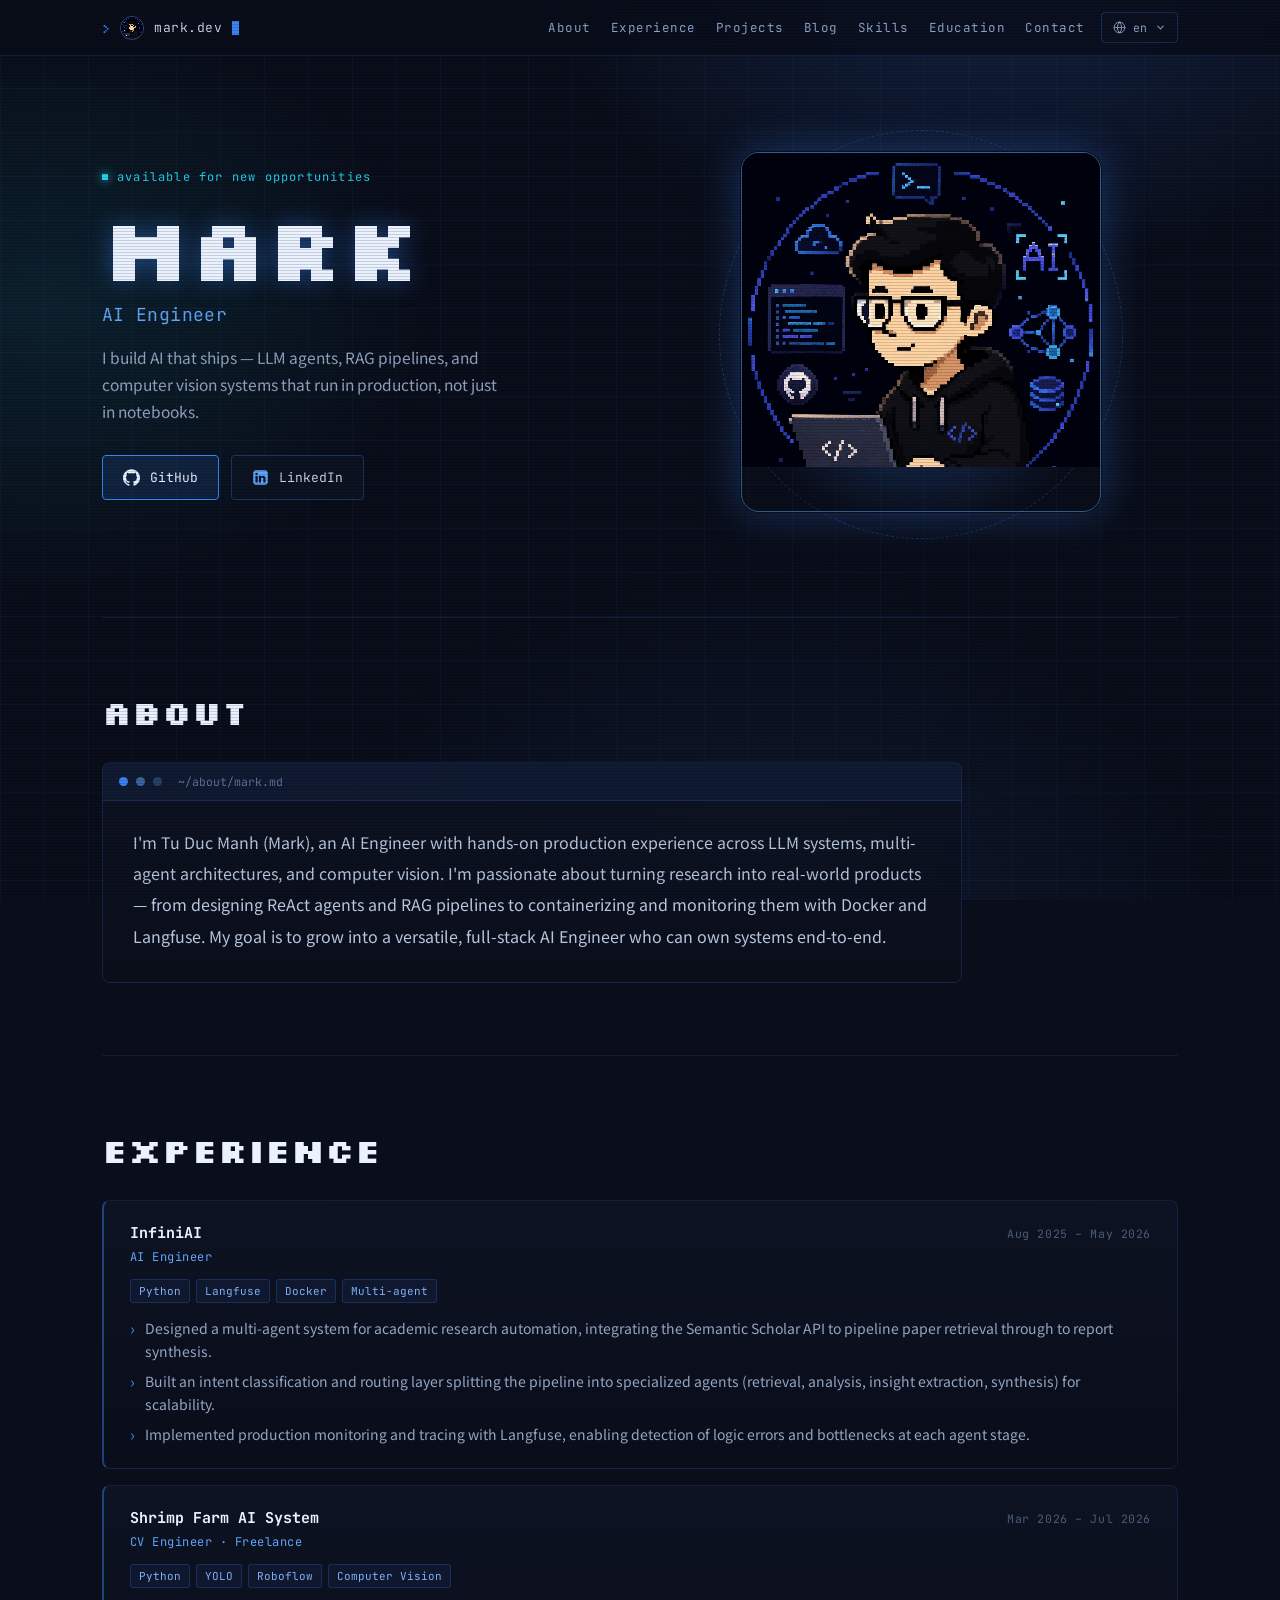
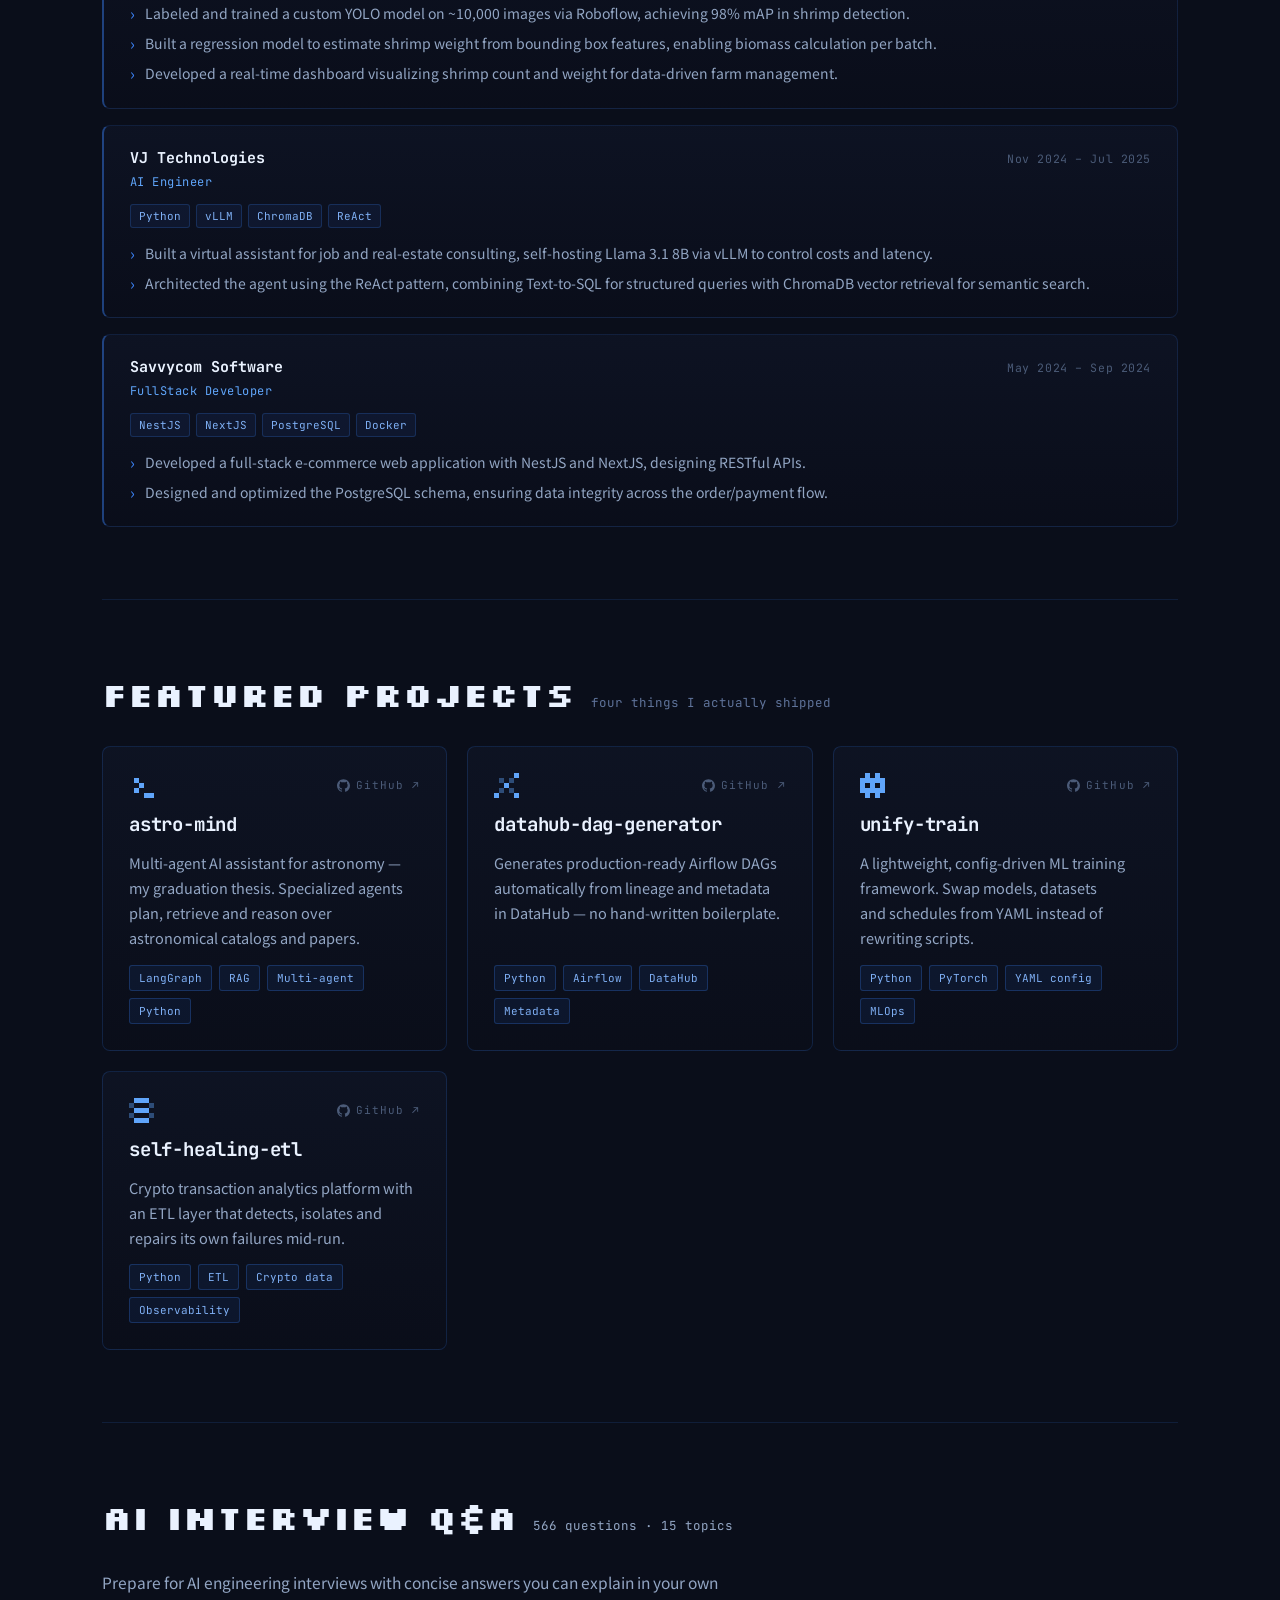
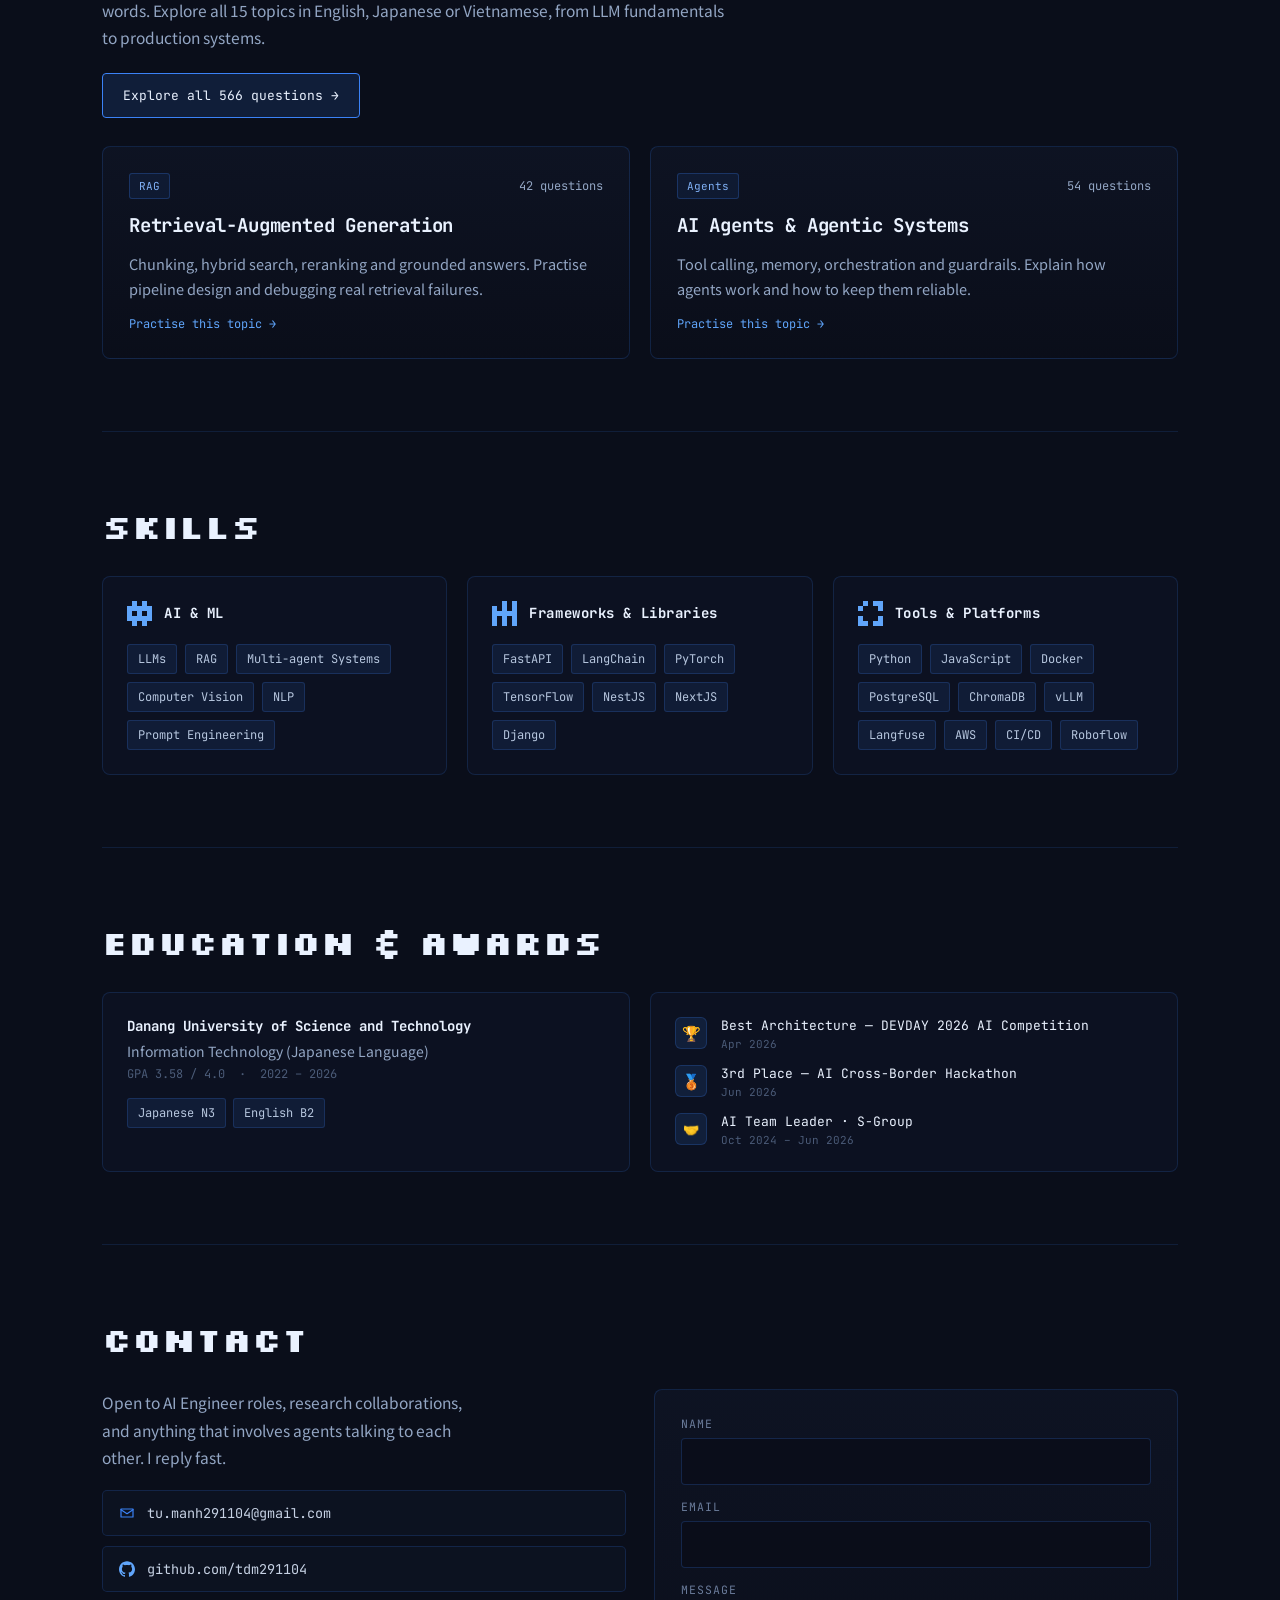
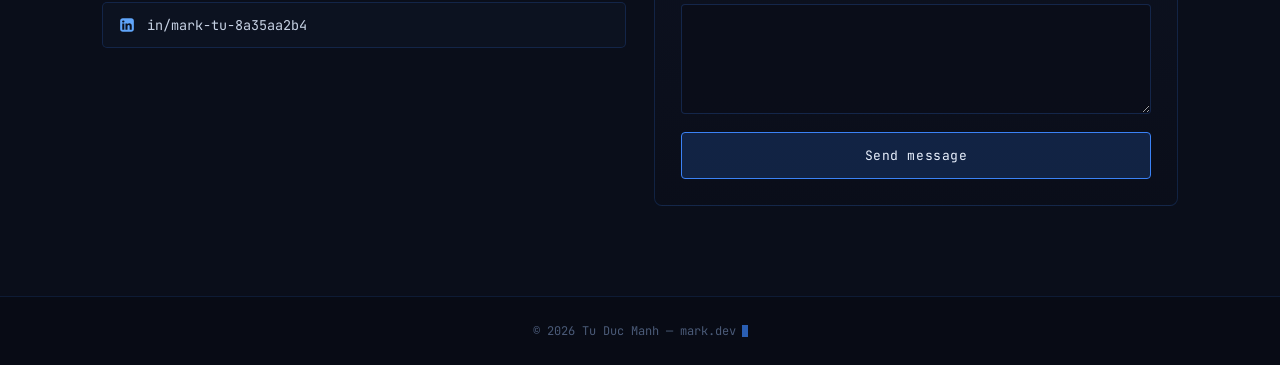
==== commit 166c9ba5: "feat: add trilingual AI engineering interview question bank" ====
--- a/index.html
+++ b/index.html
@@ -11,6 +11,7 @@
   <style>
     *, *::before, *::after { box-sizing: border-box; margin: 0; padding: 0; }
     html, body { background: #0a0e1a; }
+    html { overflow-x: clip; }
     body { -webkit-font-smoothing: antialiased; color: #c7d2e4; font-family: 'Noto Sans JP', 'Helvetica Neue', Helvetica, sans-serif; overflow-x: hidden; }
     a { color: #60a5fa; text-decoration: none; }
     a:hover { color: #93c5fd; }
@@ -112,7 +113,7 @@
     .lang-opt.active .dot { background: #3b82f6; box-shadow: 0 0 6px #3b82f6; }
 
     /* Mobile nav */
-    @media (max-width: 800px) {
+    @media (max-width: 1050px) {
       .nav-links {
         display: none;
         position: absolute; top: 100%; left: 0; right: 0;
@@ -220,6 +221,14 @@
     /* Pixel-art icon */
     .pico { position: relative; width: 25px; height: 25px; display: inline-block; flex-shrink: 0; }
     .pico span { position: absolute; width: 5px; height: 5px; }
+
+    /* Interview question bank preview */
+    .blog-note { color: #93a6c4; }
+    .blog-intro { max-width: 70ch; margin-bottom: 22px; }
+    .blog-entry { margin-bottom: 28px; }
+    .blog-count { font-family: 'JetBrains Mono', monospace; font-size: 12px; color: #93a6c4; }
+    .blog-topic-link { font-family: 'JetBrains Mono', monospace; font-size: 12px; color: #60a5fa; }
+    #blog a:focus-visible { outline: 2px solid #93c5fd; outline-offset: 5px; }
 
     /* Skills */
     .skills-grid { display: grid; grid-template-columns: repeat(auto-fit, minmax(270px, 1fr)); gap: 20px; }
@@ -320,6 +329,7 @@
         <a href="#about"      data-t="navAbout"></a>
         <a href="#experience" data-t="navExp"></a>
         <a href="#projects"   data-t="navProjects"></a>
+        <a href="#blog" data-t="navBlog"></a>
         <a href="#skills"     data-t="navSkills"></a>
         <a href="#education"  data-t="navEdu"></a>
         <a href="#contact"    data-t="navContact"></a>
@@ -527,6 +537,22 @@
           </div>
         </a>
 
+      </div>
+    </section>
+
+    <section id="blog" class="section" aria-labelledby="blog-title" data-reveal>
+      <div class="projects-header"><h2 id="blog-title" data-t="blogTitle"></h2><span class="projects-note blog-note" data-t="blogNote"></span></div>
+      <p class="tagline blog-intro" data-t="blogIntro"></p>
+      <a class="cta-primary blog-entry" href="blog/index.html" data-blog-link="" data-t="blogAll"></a>
+      <div class="projects-grid">
+        <a class="project-card" href="blog/index.html#retrieval-augmented-generation-rag" data-blog-link="#retrieval-augmented-generation-rag">
+          <div class="project-card-header"><span class="tag">RAG</span><span class="blog-count" data-t="blogRagCount"></span></div>
+          <h3 data-t="blogRag"></h3><p class="project-desc" data-t="blogRagDesc"></p><span class="blog-topic-link" data-t="blogPractice"></span>
+        </a>
+        <a class="project-card" href="blog/index.html#ai-agents-and-agentic-systems" data-blog-link="#ai-agents-and-agentic-systems">
+          <div class="project-card-header"><span class="tag">Agents</span><span class="blog-count" data-t="blogAgentsCount"></span></div>
+          <h3 data-t="blogAgents"></h3><p class="project-desc" data-t="blogAgentsDesc"></p><span class="blog-topic-link" data-t="blogPractice"></span>
+        </a>
       </div>
     </section>
 
@@ -708,6 +734,18 @@
     // ── Translations ──
     const T = {
       en: {
+        navBlog:"Blog",
+        blogTitle:"AI Interview Q&A",
+        blogNote:"566 questions · 15 topics",
+        blogIntro:"Prepare for AI engineering interviews with concise answers you can explain in your own words. Explore all 15 topics in English, Japanese or Vietnamese, from LLM fundamentals to production systems.",
+        blogRag:"Retrieval-Augmented Generation",
+        blogRagDesc:"Chunking, hybrid search, reranking and grounded answers. Practise pipeline design and debugging real retrieval failures.",
+        blogRagCount:"42 questions",
+        blogAgents:"AI Agents & Agentic Systems",
+        blogAgentsDesc:"Tool calling, memory, orchestration and guardrails. Explain how agents work and how to keep them reliable.",
+        blogAgentsCount:"54 questions",
+        blogPractice:"Practise this topic →",
+        blogAll:"Explore all 566 questions →",
         navAbout:'About', navExp:'Experience', navProjects:'Projects', navSkills:'Skills', navContact:'Contact', navEdu:'Education',
         status: 'available for new opportunities',
         role: 'AI Engineer',
@@ -746,6 +784,18 @@
         fError:'Please fill in all fields.',
       },
       vi: {
+        navBlog:"Blog",
+        blogTitle:"Hỏi đáp phỏng vấn AI",
+        blogNote:"566 câu hỏi · 15 chủ đề",
+        blogIntro:"Ôn phỏng vấn AI Engineer với đáp án ngắn, tập trung vào bản chất để bạn tự giải thích được. Học đủ 15 chủ đề bằng tiếng Việt, tiếng Anh hoặc tiếng Nhật, từ nền tảng LLM đến hệ thống production.",
+        blogRag:"Retrieval-Augmented Generation",
+        blogRagDesc:"Chunking, hybrid search, reranking và câu trả lời có căn cứ. Luyện thiết kế pipeline và phân tích lỗi truy hồi thực tế.",
+        blogRagCount:"42 câu hỏi",
+        blogAgents:"AI Agents & hệ thống Agentic",
+        blogAgentsDesc:"Tool calling, bộ nhớ, điều phối và guardrail. Hiểu cách agent hoạt động và giữ hệ thống đáng tin cậy.",
+        blogAgentsCount:"54 câu hỏi",
+        blogPractice:"Luyện chủ đề này →",
+        blogAll:"Khám phá toàn bộ 566 câu hỏi →",
         navAbout:'Giới thiệu', navExp:'Kinh nghiệm', navProjects:'Dự án', navSkills:'Kỹ năng', navContact:'Liên hệ', navEdu:'Học vấn',
         status: 'đang mở cơ hội mới',
         role: 'AI Engineer',
@@ -784,6 +834,18 @@
         fError:'Vui lòng điền đầy đủ thông tin.',
       },
       jp: {
+        navBlog:"ブログ",
+        blogTitle:"AI面接Q&A",
+        blogNote:"566問 · 15分野",
+        blogIntro:"要点を絞った回答で、AIエンジニア面接に備えましょう。LLMの基礎から本番システムまで全15分野を日本語・英語・ベトナム語で学び、自分の言葉で説明する練習ができます。",
+        blogRag:"検索拡張生成（RAG）",
+        blogRagDesc:"チャンク分割、ハイブリッド検索、リランキング、根拠に基づく回答。パイプライン設計と検索の不具合への対処を学びます。",
+        blogRagCount:"42問",
+        blogAgents:"AIエージェントとそのシステム",
+        blogAgentsDesc:"ツール呼び出し、メモリ、オーケストレーション、ガードレール。エージェントの仕組みと信頼性を高める方法を学びます。",
+        blogAgentsCount:"54問",
+        blogPractice:"この分野を練習する →",
+        blogAll:"全566問を見る →",
         navAbout:'概要', navExp:'経歴', navProjects:'プロジェクト', navSkills:'スキル', navContact:'連絡', navEdu:'学歴',
         status: '新しい機会を探しています',
         role: 'AI エンジニア',
@@ -834,6 +896,10 @@
         const key = el.getAttribute('data-t');
         if (key in t) el.textContent = t[key];
       });
+      const blogPage = 'blog/' + ({ en: 'en.html', vi: 'index.html', jp: 'ja.html' })[lang];
+      document.querySelectorAll('#blog [data-blog-link]').forEach(link => {
+        link.href = blogPage + link.dataset.blogLink;
+      });
       updateDropdownUI(lang);
       try { localStorage.setItem('mark.portfolio.lang', lang); } catch (e) {}
     }
